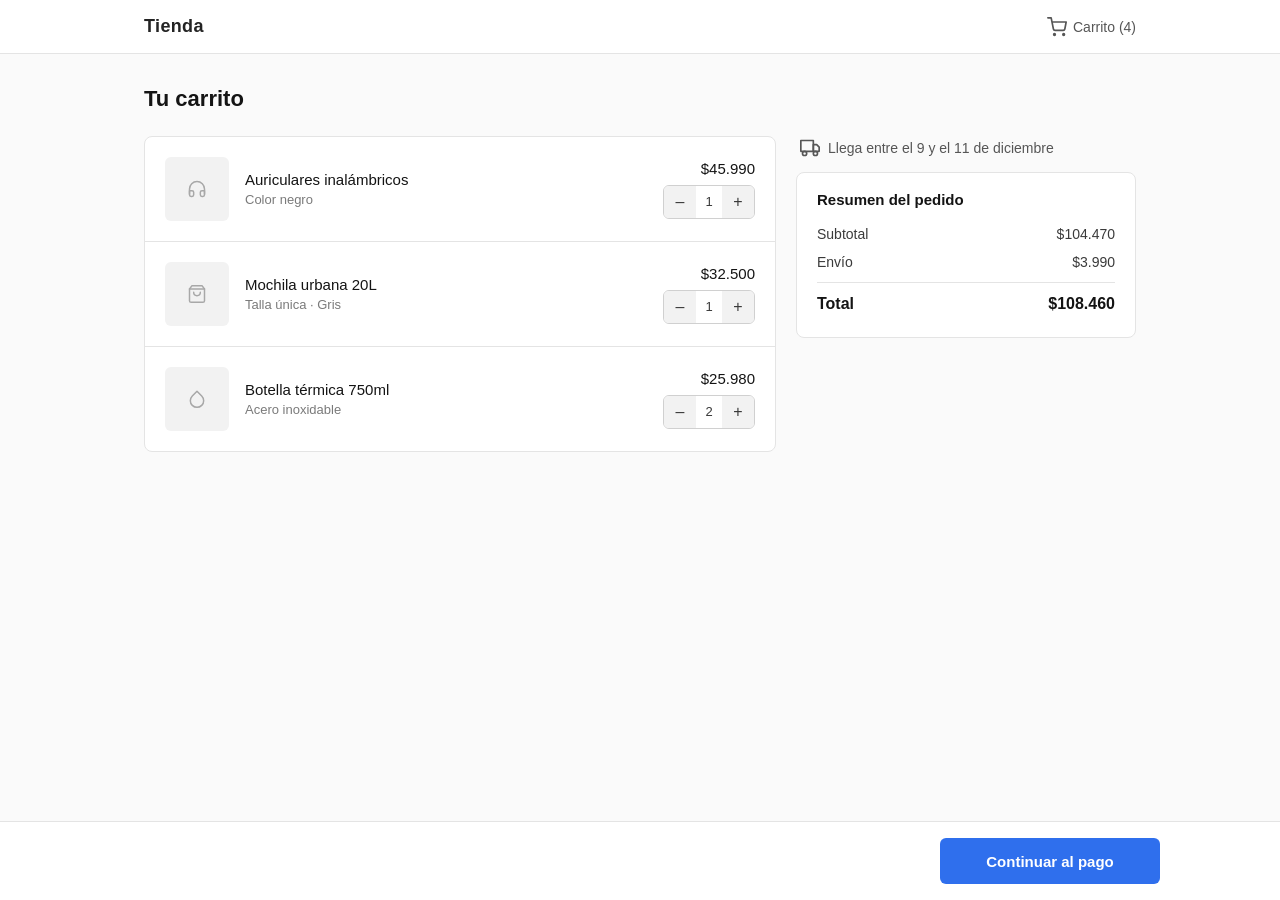
==== index.html @ b4aefd03 "Simplify payment methods and default to a saved card Drop the bank transfer option, leaving card and" ====
<!DOCTYPE html>
<html lang="es">
<head>
<meta charset="UTF-8">
<meta name="viewport" content="width=device-width, initial-scale=1.0">
<title>Tienda</title>
<link rel="stylesheet" href="styles.css">
</head>
<body>

<header class="topbar">
  <div class="topbar-inner">
    <span class="logo">Tienda</span>
    <span class="cart-indicator">
      <svg class="icon" viewBox="0 0 24 24" fill="none" stroke="currentColor" stroke-width="2" stroke-linecap="round" stroke-linejoin="round"><circle cx="9" cy="21" r="1"></circle><circle cx="20" cy="21" r="1"></circle><path d="M1 1h4l2.68 13.39a2 2 0 0 0 2 1.61h9.72a2 2 0 0 0 2-1.61L23 6H6"></path></svg>
      <span id="cartIndicator">Carrito (3)</span>
    </span>
  </div>
</header>

<main id="app">

  <!-- PANTALLA 1: CARRITO -->
  <section class="screen" id="screen-cart" data-screen="cart">
    <div class="page">
      <h1 class="page-title">Tu carrito</h1>

      <div class="layout">
        <div class="col-main">
          <ul class="product-list" id="productList"></ul>
        </div>

        <aside class="col-side">
          <div class="delivery-line">
            <svg class="icon" viewBox="0 0 24 24" fill="none" stroke="currentColor" stroke-width="2" stroke-linecap="round" stroke-linejoin="round"><rect x="1" y="3" width="15" height="13"></rect><polygon points="16 8 20 8 23 11 23 16 16 16 16 8"></polygon><circle cx="5.5" cy="18.5" r="2.5"></circle><circle cx="18.5" cy="18.5" r="2.5"></circle></svg>
            <span id="deliveryLine"></span>
          </div>

          <div class="summary-box">
            <h2 class="summary-title">Resumen del pedido</h2>
            <div class="summary-row">
              <span>Subtotal</span>
              <span id="subtotalValue">$0</span>
            </div>
            <div class="summary-row">
              <span>Envío</span>
              <span id="shippingValue">$0</span>
            </div>
            <div class="summary-row summary-total">
              <span>Total</span>
              <span id="totalValue">$0</span>
            </div>
          </div>
        </aside>
      </div>
    </div>

    <div class="bottom-bar">
      <div class="bottom-bar-inner">
        <button class="btn btn-primary btn-block" id="btnGoCheckout">Continuar al pago</button>
      </div>
    </div>
  </section>

  <!-- PANTALLA 2: CHECKOUT (por etapas) -->
  <section class="screen hidden" id="screen-checkout" data-screen="checkout">
    <div class="page">
      <h1 class="page-title">Pago</h1>

      <ol class="progress-bar" id="progressBar">
        <li class="progress-step" data-step="1">
          <span class="progress-dot">1</span>
          <span class="progress-label">Entrega</span>
        </li>
        <li class="progress-step" data-step="2">
          <span class="progress-dot">2</span>
          <span class="progress-label">Pago</span>
        </li>
        <li class="progress-step" data-step="3">
          <span class="progress-dot">3</span>
          <span class="progress-label">Revisión</span>
        </li>
      </ol>

      <div class="layout">
        <div class="col-main">

          <!-- Etapa 1: Forma de entrega -->
          <div class="checkout-step" id="step-entrega">
            <div class="form-block">
              <h2 class="form-heading">
                <svg class="icon" viewBox="0 0 24 24" fill="none" stroke="currentColor" stroke-width="2" stroke-linecap="round" stroke-linejoin="round"><rect x="1" y="3" width="15" height="13"></rect><polygon points="16 8 20 8 23 11 23 16 16 16 16 8"></polygon><circle cx="5.5" cy="18.5" r="2.5"></circle><circle cx="18.5" cy="18.5" r="2.5"></circle></svg>
                Forma de entrega
              </h2>
              <div class="option-list" id="deliveryOptions">
                <label class="option-card" id="optionEnvio">
                  <input type="radio" name="deliveryMethod" value="envio" id="methodEnvio" checked>
                  <span class="option-radio-dot"></span>
                  <span class="option-body">
                    <span class="option-title">Envío a domicilio</span>
                    <span class="option-meta" id="metaEnvio"></span>
                  </span>
                  <span class="option-price" id="priceEnvio"></span>
                </label>
                <label class="option-card" id="optionRetiro">
                  <input type="radio" name="deliveryMethod" value="retiro" id="methodRetiro">
                  <span class="option-radio-dot"></span>
                  <span class="option-body">
                    <span class="option-title">Retiro en punto de despacho</span>
                    <span class="option-meta" id="metaRetiro"></span>
                  </span>
                  <span class="option-price">Gratis</span>
                </label>
              </div>
            </div>

            <div class="form-block" id="envioAddressBlock">
              <h2 class="form-heading">
                <svg class="icon" viewBox="0 0 24 24" fill="none" stroke="currentColor" stroke-width="2" stroke-linecap="round" stroke-linejoin="round"><path d="M21 10c0 7-9 13-9 13s-9-6-9-13a9 9 0 0 1 18 0z"></path><circle cx="12" cy="10" r="3"></circle></svg>
                Dirección de envío
              </h2>
              <div class="field">
                <label for="address">Dirección</label>
                <input type="text" id="address" placeholder="Calle, número, depto.">
              </div>
              <div class="field-row">
                <div class="field">
                  <label for="city">Ciudad</label>
                  <input type="text" id="city" placeholder="Ciudad">
                </div>
                <div class="field">
                  <label for="zip">Código postal</label>
                  <input type="text" id="zip" placeholder="0000000">
                </div>
              </div>
            </div>

            <div class="form-block hidden" id="retiroPointBlock">
              <h2 class="form-heading">
                <svg class="icon" viewBox="0 0 24 24" fill="none" stroke="currentColor" stroke-width="2" stroke-linecap="round" stroke-linejoin="round"><path d="M21 10c0 7-9 13-9 13s-9-6-9-13a9 9 0 0 1 18 0z"></path><circle cx="12" cy="10" r="3"></circle></svg>
                Punto de retiro
              </h2>
              <div class="option-list" id="pickupList"></div>
            </div>

            <div class="form-block">
              <h2 class="form-heading">
                <svg class="icon" viewBox="0 0 24 24" fill="none" stroke="currentColor" stroke-width="2" stroke-linecap="round" stroke-linejoin="round"><circle cx="12" cy="7" r="4"></circle><path d="M20 21v-2a4 4 0 0 0-4-4H8a4 4 0 0 0-4 4v2"></path></svg>
                Datos de contacto
              </h2>
              <div class="field">
                <label for="fullName">Nombre completo</label>
                <input type="text" id="fullName" placeholder="Nombre y apellido">
              </div>
              <div class="field">
                <label for="phone">Teléfono</label>
                <input type="tel" id="phone" placeholder="+56 9 0000 0000">
              </div>
            </div>
          </div>

          <!-- Etapa 2: Pago -->
          <div class="checkout-step hidden" id="step-pago">
            <div class="form-block">
              <h2 class="form-heading">
                <svg class="icon" viewBox="0 0 24 24" fill="none" stroke="currentColor" stroke-width="2" stroke-linecap="round" stroke-linejoin="round"><rect x="1" y="4" width="22" height="16" rx="2" ry="2"></rect><line x1="1" y1="10" x2="23" y2="10"></line></svg>
                Medio de pago
              </h2>
              <div class="option-list" id="paymentOptions">
                <label class="option-card" id="optionTarjeta">
                  <input type="radio" name="paymentMethod" value="tarjeta" id="methodTarjeta" checked>
                  <span class="option-radio-dot"></span>
                  <span class="option-body">
                    <span class="option-title">Tarjeta de crédito o débito</span>
                    <span class="option-meta">Visa, Mastercard u otra</span>
                  </span>
                </label>
                <label class="option-card" id="optionEfectivo">
                  <input type="radio" name="paymentMethod" value="efectivo" id="methodEfectivo">
                  <span class="option-radio-dot"></span>
                  <span class="option-body">
                    <span class="option-title">Efectivo</span>
                    <span class="option-meta">Pagás al recibir o retirar tu pedido</span>
                  </span>
                </label>
              </div>
            </div>

            <div class="form-block" id="cardFieldsBlock">
              <h2 class="form-heading">Datos de la tarjeta</h2>

              <div id="savedCardView">
                <div class="option-card is-selected">
                  <span class="option-radio-dot"></span>
                  <span class="option-body">
                    <span class="option-title" id="savedCardTitle">Visa •••• 4242</span>
                    <span class="option-meta" id="savedCardMeta">Nicole Matus · Vence 08/29</span>
                  </span>
                </div>
                <button type="button" class="text-link" id="btnChangeCard">Usar otra tarjeta</button>
              </div>

              <div class="hidden" id="cardFormView">
                <div class="field">
                  <label for="cardName">Nombre en la tarjeta</label>
                  <input type="text" id="cardName" placeholder="Como aparece en la tarjeta">
                </div>
                <div class="field">
                  <label for="cardNumber">Número de tarjeta</label>
                  <input type="text" id="cardNumber" placeholder="0000 0000 0000 0000">
                </div>
                <div class="field-row">
                  <div class="field">
                    <label for="cardExpiry">Vencimiento</label>
                    <input type="text" id="cardExpiry" placeholder="MM/AA">
                  </div>
                  <div class="field">
                    <label for="cardCvv">CVV</label>
                    <input type="text" id="cardCvv" placeholder="000">
                  </div>
                </div>
                <button type="button" class="text-link" id="btnUseSavedCard">Usar tarjeta guardada</button>
              </div>
            </div>
          </div>

          <!-- Etapa 3: Revisión -->
          <div class="checkout-step hidden" id="step-revision">
            <div class="form-block">
              <h2 class="form-heading">
                <svg class="icon" viewBox="0 0 24 24" fill="none" stroke="currentColor" stroke-width="2" stroke-linecap="round" stroke-linejoin="round"><path d="M21 10c0 7-9 13-9 13s-9-6-9-13a9 9 0 0 1 18 0z"></path><circle cx="12" cy="10" r="3"></circle></svg>
                <span id="reviewDeliveryHeading">Dirección de envío</span>
              </h2>
              <div class="summary-row">
                <span>Nombre</span>
                <span id="reviewName">—</span>
              </div>
              <div class="summary-row">
                <span id="reviewAddressLabel">Dirección</span>
                <span id="reviewAddress">—</span>
              </div>
              <div class="summary-row">
                <span>Teléfono</span>
                <span id="reviewPhone">—</span>
              </div>
            </div>

            <div class="form-block">
              <h2 class="form-heading">
                <svg class="icon" viewBox="0 0 24 24" fill="none" stroke="currentColor" stroke-width="2" stroke-linecap="round" stroke-linejoin="round"><rect x="1" y="4" width="22" height="16" rx="2" ry="2"></rect><line x1="1" y1="10" x2="23" y2="10"></line></svg>
                Medio de pago
              </h2>
              <div class="summary-row">
                <span id="reviewCardLabel">Tarjeta</span>
                <span id="reviewCard">—</span>
              </div>
            </div>
          </div>

        </div>

        <aside class="col-side">
          <div class="summary-box">
            <h2 class="summary-title">Resumen del pedido</h2>
            <div class="summary-row">
              <span>Subtotal</span>
              <span id="subtotalValue2">$0</span>
            </div>
            <div class="summary-row">
              <span>Envío</span>
              <span id="shippingValue2">$0</span>
            </div>
            <div class="summary-row summary-total">
              <span>Total</span>
              <span id="totalValue2">$0</span>
            </div>
          </div>
        </aside>
      </div>
    </div>

    <div class="bottom-bar">
      <div class="bottom-bar-inner bottom-bar-split">
        <button class="btn btn-link" id="btnStepBack">
          <svg class="icon icon-sm" viewBox="0 0 24 24" fill="none" stroke="currentColor" stroke-width="2" stroke-linecap="round" stroke-linejoin="round"><line x1="19" y1="12" x2="5" y2="12"></line><polyline points="12 19 5 12 12 5"></polyline></svg>
          <span id="btnStepBackLabel">Volver al carrito</span>
        </button>
        <button class="btn btn-primary" id="btnStepPrimary">Continuar</button>
      </div>
    </div>
  </section>

  <!-- PANTALLA 3: CONFIRMACIÓN -->
  <section class="screen hidden" id="screen-confirmation" data-screen="confirmation">
    <div class="page page-narrow">
      <div class="confirm-box">
        <svg class="icon icon-lg confirm-icon" viewBox="0 0 24 24" fill="none" stroke="currentColor" stroke-width="2" stroke-linecap="round" stroke-linejoin="round"><path d="M22 11.08V12a10 10 0 1 1-5.93-9.14"></path><polyline points="22 4 12 14.01 9 11.01"></polyline></svg>
        <h1 class="page-title">Compra confirmada</h1>
        <p class="confirm-order-number" id="orderNumber"></p>

        <div class="confirm-detail">
          <div class="summary-row">
            <span>Total pagado</span>
            <span id="totalValue3">$0</span>
          </div>
          <div class="summary-row">
            <span>Entrega estimada</span>
            <span id="deliveryValue3"></span>
          </div>
          <div class="summary-row">
            <span id="addressLabel3">Dirección</span>
            <span id="addressValue3"></span>
          </div>
          <div class="summary-row">
            <span>Medio de pago</span>
            <span id="paymentValue3"></span>
          </div>
        </div>
      </div>
    </div>

    <div class="bottom-bar">
      <div class="bottom-bar-inner">
        <button class="btn btn-primary btn-block" id="btnRestart">Volver al inicio</button>
      </div>
    </div>
  </section>

</main>

<!-- Panel de depuración oculto: Alt+Shift+L -->
<div class="debug-panel hidden" id="debugPanel">
  <div class="debug-header">
    <span>Debug log</span>
    <div>
      <button id="debugDownload">Descargar JSON</button>
      <button id="debugClose">Cerrar</button>
    </div>
  </div>
  <pre id="debugContent"></pre>
</div>

<script src="app.js"></script>
</body>
</html>
---- styles.css ----
* { box-sizing: border-box; }

:root {
  --gray-50: #fafafa;
  --gray-100: #f2f2f2;
  --gray-200: #e4e4e4;
  --gray-300: #d0d0d0;
  --gray-400: #a8a8a8;
  --gray-500: #7a7a7a;
  --gray-600: #565656;
  --gray-700: #3a3a3a;
  --gray-800: #232323;
  --gray-900: #141414;
  --accent: #2f6fed;
  --accent-dark: #1f4fc4;
}

html, body {
  margin: 0;
  padding: 0;
  font-family: -apple-system, BlinkMacSystemFont, "Segoe UI", Helvetica, Arial, sans-serif;
  color: var(--gray-800);
  background: var(--gray-50);
}

.hidden { display: none !important; }

/* ---------------------------------------------------------------------
   Base = mobile. Reglas de escritorio viven en el media query al final.
--------------------------------------------------------------------- */

/* Iconos */
.icon {
  width: 18px;
  height: 18px;
  flex-shrink: 0;
  vertical-align: middle;
}
.icon-sm { width: 15px; height: 15px; }
.icon-md { width: 24px; height: 24px; }
.icon-lg { width: 40px; height: 40px; }

.topbar {
  background: #fff;
  border-bottom: 1px solid var(--gray-200);
  position: sticky;
  top: 0;
  z-index: 10;
}
.topbar-inner {
  max-width: 1040px;
  margin: 0 auto;
  padding: 14px 16px;
  display: flex;
  justify-content: space-between;
  align-items: center;
}
.logo {
  font-weight: 700;
  font-size: 17px;
  letter-spacing: 0.02em;
}
.cart-indicator {
  display: flex;
  align-items: center;
  gap: 6px;
  font-size: 13px;
  color: var(--gray-600);
}

.page {
  max-width: 1040px;
  margin: 0 auto;
  padding: 20px 16px 100px;
}
.page-narrow {
  max-width: 560px;
}

.page-title {
  font-size: 19px;
  font-weight: 600;
  margin: 0 0 18px;
  color: var(--gray-900);
}

.layout {
  display: grid;
  grid-template-columns: 1fr;
  gap: 20px;
}

/* Barra de acciones fija — al alcance del pulgar en cualquier pantalla */
.bottom-bar {
  position: fixed;
  left: 0;
  right: 0;
  bottom: 0;
  background: #fff;
  border-top: 1px solid var(--gray-200);
  padding: 12px 16px calc(12px + env(safe-area-inset-bottom));
  z-index: 20;
}
.bottom-bar-inner {
  max-width: 1040px;
  margin: 0 auto;
  display: flex;
  align-items: center;
  gap: 10px;
}
.bottom-bar-inner .btn-primary {
  flex: 1;
}
.bottom-bar-split .btn-link {
  flex: 0 0 auto;
  margin-top: 0;
  padding-left: 8px;
  padding-right: 8px;
}
.page-narrow + .bottom-bar .bottom-bar-inner {
  max-width: 560px;
}

/* Barra de progreso del checkout */
.progress-bar {
  display: flex;
  list-style: none;
  margin: 0 0 24px;
  padding: 0;
}
.progress-step {
  flex: 1;
  display: flex;
  flex-direction: column;
  align-items: center;
  text-align: center;
  position: relative;
}
.progress-step::before {
  content: '';
  position: absolute;
  top: 13px;
  left: -50%;
  width: 100%;
  height: 2px;
  background: var(--gray-200);
  z-index: 0;
}
.progress-step:first-child::before { display: none; }
.progress-step.is-done::before,
.progress-step.is-active::before {
  background: var(--accent);
}
.progress-dot {
  position: relative;
  z-index: 1;
  width: 26px;
  height: 26px;
  border-radius: 50%;
  display: flex;
  align-items: center;
  justify-content: center;
  font-size: 12px;
  font-weight: 600;
  background: var(--gray-200);
  color: var(--gray-600);
}
.progress-step.is-active .progress-dot {
  background: var(--accent);
  color: #fff;
}
.progress-step.is-done .progress-dot {
  background: var(--accent);
  color: #fff;
}
.progress-label {
  margin-top: 6px;
  font-size: 11px;
  color: var(--gray-500);
}
.progress-step.is-active .progress-label {
  color: var(--gray-900);
  font-weight: 600;
}

/* Tarjetas seleccionables: forma de entrega, punto de retiro */
.option-list {
  display: flex;
  flex-direction: column;
  gap: 10px;
}
.option-card {
  position: relative;
  display: flex;
  align-items: flex-start;
  gap: 12px;
  padding: 14px;
  border: 1px solid var(--gray-300);
  border-radius: 8px;
  cursor: pointer;
}
.option-card input[type="radio"] {
  position: absolute;
  opacity: 0;
  width: 1px;
  height: 1px;
}
.option-card.is-selected {
  border-color: var(--accent);
  background: #f5f8ff;
}
.option-radio-dot {
  flex-shrink: 0;
  width: 18px;
  height: 18px;
  margin-top: 1px;
  border-radius: 50%;
  border: 2px solid var(--gray-300);
  position: relative;
}
.option-card.is-selected .option-radio-dot {
  border-color: var(--accent);
}
.option-card.is-selected .option-radio-dot::after {
  content: '';
  position: absolute;
  inset: 3px;
  border-radius: 50%;
  background: var(--accent);
}
.option-body {
  flex: 1;
  min-width: 0;
  display: flex;
  flex-direction: column;
  gap: 3px;
}
.option-title {
  font-size: 14px;
  font-weight: 500;
  color: var(--gray-900);
}
.option-meta {
  font-size: 12px;
  color: var(--gray-500);
}
.option-price {
  flex-shrink: 0;
  font-size: 13px;
  font-weight: 600;
  color: var(--gray-900);
  white-space: nowrap;
}

/* Enlace de texto secundario (ej. "Usar otra tarjeta") */
.text-link {
  display: inline-block;
  margin-top: 10px;
  padding: 4px 0;
  background: none;
  border: none;
  color: var(--accent);
  font-size: 13px;
  font-weight: 500;
  cursor: pointer;
}
.text-link:hover {
  text-decoration: underline;
}

/* Cart product list */
.product-list {
  list-style: none;
  margin: 0;
  padding: 0;
  background: #fff;
  border: 1px solid var(--gray-200);
  border-radius: 8px;
  overflow: hidden;
}
.product-item {
  display: flex;
  gap: 12px;
  padding: 14px;
  border-bottom: 1px solid var(--gray-200);
}
.product-item:last-child { border-bottom: none; }

.product-thumb {
  width: 48px;
  height: 48px;
  background: var(--gray-100);
  border-radius: 6px;
  flex-shrink: 0;
  display: flex;
  align-items: center;
  justify-content: center;
  color: var(--gray-400);
}

.product-info {
  flex: 1;
  min-width: 0;
  display: flex;
  flex-direction: column;
  gap: 4px;
  justify-content: center;
}
.product-name {
  font-size: 14px;
  font-weight: 500;
  color: var(--gray-900);
}
.product-meta {
  font-size: 12px;
  color: var(--gray-500);
}

.product-price-col {
  display: flex;
  flex-direction: column;
  align-items: flex-end;
  justify-content: center;
  gap: 8px;
  min-width: 78px;
}
.product-price {
  font-size: 14px;
  font-weight: 500;
  color: var(--gray-900);
}

.qty-control {
  display: flex;
  align-items: center;
  border: 1px solid var(--gray-300);
  border-radius: 6px;
  overflow: hidden;
}
.qty-control button {
  width: 32px;
  height: 32px;
  border: none;
  background: var(--gray-100);
  color: var(--gray-700);
  cursor: pointer;
  font-size: 16px;
  line-height: 1;
}
.qty-control button:hover { background: var(--gray-200); }
.qty-control span {
  width: 26px;
  text-align: center;
  font-size: 13px;
  color: var(--gray-700);
}

/* Delivery line — separado a propósito del resumen de precio */
.delivery-line {
  display: flex;
  align-items: center;
  gap: 8px;
  font-size: 13px;
  color: var(--gray-600);
  padding: 2px 4px 14px;
}

/* Summary box */
.summary-box {
  background: #fff;
  border: 1px solid var(--gray-200);
  border-radius: 8px;
  padding: 16px;
  margin-bottom: 14px;
}
.summary-title {
  font-size: 14px;
  font-weight: 600;
  margin: 0 0 12px;
  color: var(--gray-900);
}
.summary-row {
  display: flex;
  justify-content: space-between;
  font-size: 13px;
  color: var(--gray-700);
  padding: 6px 0;
}
.summary-total {
  border-top: 1px solid var(--gray-200);
  margin-top: 6px;
  padding-top: 12px;
  font-size: 15px;
  font-weight: 600;
  color: var(--gray-900);
}

/* Buttons */
.btn {
  display: inline-flex;
  align-items: center;
  justify-content: center;
  gap: 8px;
  font-size: 15px;
  font-weight: 600;
  border-radius: 6px;
  border: none;
  cursor: pointer;
  padding: 13px 20px;
  min-height: 46px;
}
.btn-block { width: 100%; }
.btn-primary {
  background: var(--accent);
  color: #fff;
}
.btn-primary:hover { background: var(--accent-dark); }
.btn-link {
  background: none;
  color: var(--gray-600);
  font-weight: 500;
  margin-top: 4px;
}
.btn-link:hover { color: var(--gray-800); text-decoration: underline; }

/* Checkout form */
.form-block {
  background: #fff;
  border: 1px solid var(--gray-200);
  border-radius: 8px;
  padding: 16px;
  margin-bottom: 16px;
}
.form-heading {
  display: flex;
  align-items: center;
  gap: 8px;
  font-size: 14px;
  font-weight: 600;
  margin: 0 0 14px;
  color: var(--gray-900);
}
.form-heading .icon { color: var(--gray-400); }
.field {
  margin-bottom: 14px;
}
.field label {
  display: block;
  font-size: 13px;
  color: var(--gray-600);
  margin-bottom: 6px;
}
.field input {
  width: 100%;
  padding: 12px;
  font-size: 16px;
  border: 1px solid var(--gray-300);
  border-radius: 6px;
  background: var(--gray-50);
  color: var(--gray-900);
}
.field input:focus {
  outline: none;
  border-color: var(--accent);
  background: #fff;
}
.field-row {
  display: grid;
  grid-template-columns: 1fr 1fr;
  gap: 12px;
}

/* Confirmation */
.confirm-box {
  background: #fff;
  border: 1px solid var(--gray-200);
  border-radius: 8px;
  padding: 24px 20px;
  text-align: left;
  margin-top: 16px;
}
.confirm-icon {
  color: var(--accent);
  margin-bottom: 12px;
}
.confirm-order-number {
  font-size: 13px;
  color: var(--gray-500);
  margin: -10px 0 20px;
}
.confirm-detail {
  border-top: 1px solid var(--gray-200);
  border-bottom: 1px solid var(--gray-200);
  padding: 8px 0;
  margin-bottom: 20px;
}

/* Debug panel (oculto por defecto, se activa con Alt+Shift+L) */
.debug-panel {
  position: fixed;
  inset: 0;
  background: #111;
  color: #d6ffd6;
  font-family: "SF Mono", Menlo, monospace;
  font-size: 11px;
  z-index: 9999;
  display: flex;
  flex-direction: column;
}
.debug-header {
  display: flex;
  justify-content: space-between;
  align-items: center;
  padding: 10px 14px;
  background: #000;
  color: #fff;
  font-family: -apple-system, sans-serif;
  font-size: 12px;
}
.debug-header button {
  background: #333;
  color: #fff;
  border: none;
  border-radius: 4px;
  padding: 6px 10px;
  margin-left: 6px;
  font-size: 11px;
  cursor: pointer;
}
#debugContent {
  margin: 0;
  padding: 12px 14px;
  overflow: auto;
  white-space: pre-wrap;
  word-break: break-word;
  flex: 1;
}

/* ---------------------------------------------------------------------
   Escritorio / tablet en adelante
--------------------------------------------------------------------- */
@media (min-width: 700px) {
  .icon { width: 20px; height: 20px; }
  .icon-lg { width: 48px; height: 48px; }

  .topbar-inner { padding: 16px 24px; }
  .logo { font-size: 18px; }
  .cart-indicator { font-size: 14px; }

  .page { padding: 32px 24px 110px; }
  .page-title { font-size: 22px; margin-bottom: 24px; }

  .bottom-bar { padding: 16px 24px calc(16px + env(safe-area-inset-bottom)); }
  .bottom-bar-inner { justify-content: flex-end; }
  .bottom-bar-inner .btn-primary { flex: 0 0 auto; min-width: 220px; width: auto; }

  .progress-bar { max-width: 420px; margin-bottom: 32px; }
  .progress-dot { width: 30px; height: 30px; font-size: 13px; }
  .progress-label { font-size: 12px; }

  .layout {
    grid-template-columns: 1fr 340px;
    align-items: start;
  }

  .product-item { padding: 20px; gap: 16px; }
  .product-thumb { width: 64px; height: 64px; }
  .product-name { font-size: 15px; }
  .product-meta { font-size: 13px; }
  .product-price { font-size: 15px; }
  .product-price-col { min-width: 90px; }

  .delivery-line { font-size: 14px; }

  .summary-box { padding: 18px 20px; }
  .summary-title { font-size: 15px; }
  .summary-row { font-size: 14px; }
  .summary-total { font-size: 16px; }

  .form-block { padding: 20px; }
  .form-heading { font-size: 15px; }

  .confirm-box { padding: 32px; }

  .debug-panel {
    inset: auto 0 0 auto;
    bottom: 0;
    right: 0;
    width: 420px;
    max-height: 60vh;
    border-top-left-radius: 8px;
    box-shadow: 0 0 0 1px #333;
  }
}
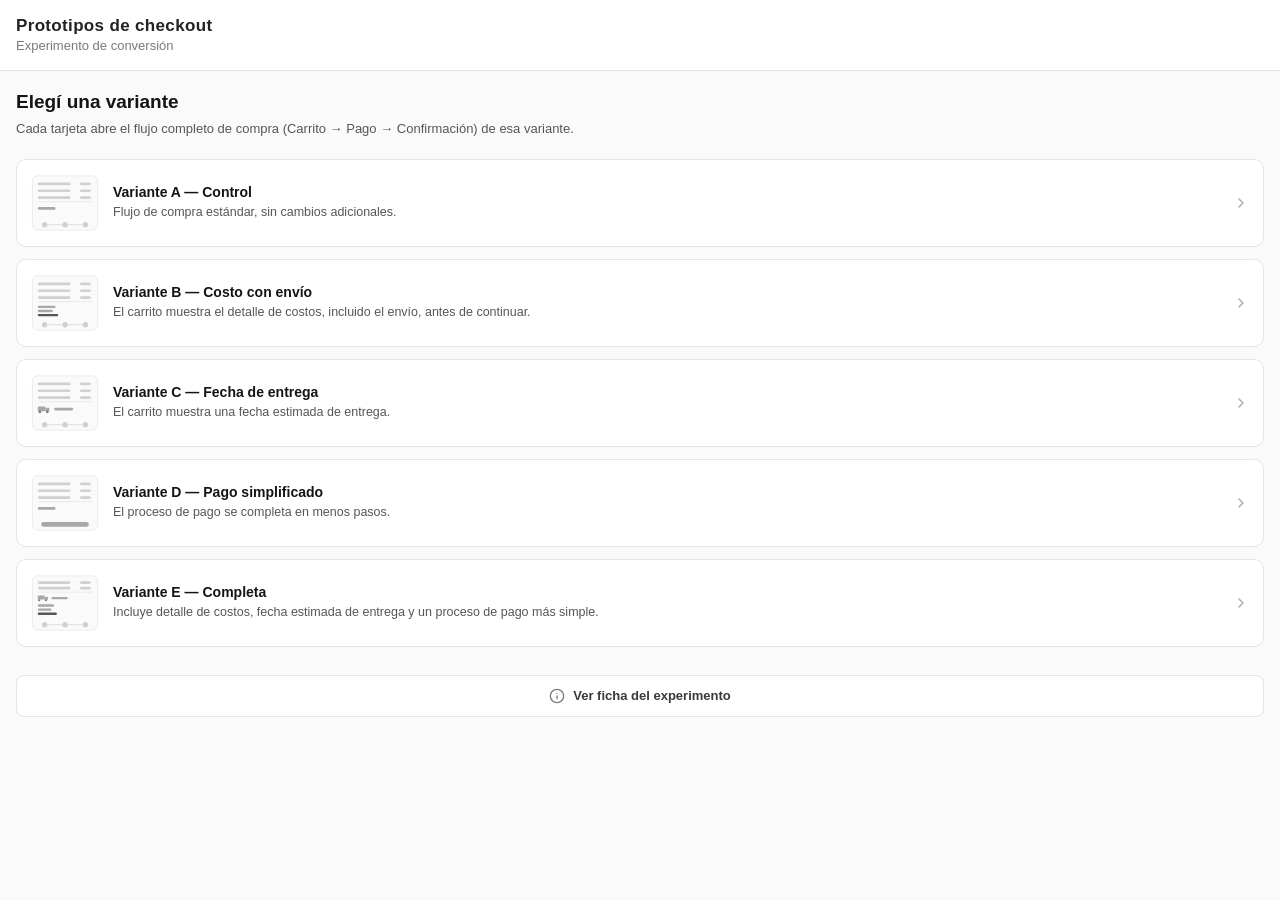
==== commit 312053e8: "Restructure into a hub + 5 isolated A/B/C/D/E variants Adds a mobile-only landing hub (root index.ht" ====
--- a/index.html
+++ b/index.html
@@ -3,342 +3,177 @@
 <head>
 <meta charset="UTF-8">
 <meta name="viewport" content="width=device-width, initial-scale=1.0">
-<title>Tienda</title>
+<title>Prototipos de checkout — Experimento</title>
 <link rel="stylesheet" href="styles.css">
 </head>
 <body>
 
 <header class="topbar">
   <div class="topbar-inner">
-    <span class="logo">Tienda</span>
-    <span class="cart-indicator">
-      <svg class="icon" viewBox="0 0 24 24" fill="none" stroke="currentColor" stroke-width="2" stroke-linecap="round" stroke-linejoin="round"><circle cx="9" cy="21" r="1"></circle><circle cx="20" cy="21" r="1"></circle><path d="M1 1h4l2.68 13.39a2 2 0 0 0 2 1.61h9.72a2 2 0 0 0 2-1.61L23 6H6"></path></svg>
-      <span id="cartIndicator">Carrito (3)</span>
-    </span>
+    <span class="logo">Prototipos de checkout</span>
+    <span class="hub-subtitle">Experimento de conversión</span>
   </div>
 </header>
 
-<main id="app">
+<main class="page">
 
-  <!-- PANTALLA 1: CARRITO -->
-  <section class="screen" id="screen-cart" data-screen="cart">
-    <div class="page">
-      <h1 class="page-title">Tu carrito</h1>
+  <h1 class="page-title">Elegí una variante</h1>
+  <p class="page-intro">Cada tarjeta abre el flujo completo de compra (Carrito → Pago → Confirmación) de esa variante.</p>
 
-      <div class="layout">
-        <div class="col-main">
-          <ul class="product-list" id="productList"></ul>
-        </div>
+  <div class="variant-list">
 
-        <aside class="col-side">
-          <div class="delivery-line">
-            <svg class="icon" viewBox="0 0 24 24" fill="none" stroke="currentColor" stroke-width="2" stroke-linecap="round" stroke-linejoin="round"><rect x="1" y="3" width="15" height="13"></rect><polygon points="16 8 20 8 23 11 23 16 16 16 16 8"></polygon><circle cx="5.5" cy="18.5" r="2.5"></circle><circle cx="18.5" cy="18.5" r="2.5"></circle></svg>
-            <span id="deliveryLine"></span>
-          </div>
+    <a class="variant-card" href="variante-a-control/index.html">
+      <svg class="variant-mockup" viewBox="0 0 100 84" xmlns="http://www.w3.org/2000/svg">
+        <rect x="2" y="2" width="96" height="80" rx="8" fill="var(--gray-50)" stroke="var(--gray-200)"/>
+        <rect x="10" y="12" width="48" height="4" rx="2" fill="var(--gray-300)"/>
+        <rect x="72" y="12" width="16" height="4" rx="2" fill="var(--gray-300)"/>
+        <rect x="10" y="22" width="48" height="4" rx="2" fill="var(--gray-300)"/>
+        <rect x="72" y="22" width="16" height="4" rx="2" fill="var(--gray-300)"/>
+        <rect x="10" y="32" width="48" height="4" rx="2" fill="var(--gray-300)"/>
+        <rect x="72" y="32" width="16" height="4" rx="2" fill="var(--gray-300)"/>
+        <line x1="10" y1="40" x2="90" y2="40" stroke="var(--gray-200)"/>
+        <rect x="10" y="48" width="26" height="4" rx="2" fill="var(--gray-400)"/>
+        <circle cx="20" cy="74" r="4" fill="var(--gray-300)"/>
+        <line x1="24" y1="74" x2="46" y2="74" stroke="var(--gray-300)"/>
+        <circle cx="50" cy="74" r="4" fill="var(--gray-300)"/>
+        <line x1="54" y1="74" x2="76" y2="74" stroke="var(--gray-300)"/>
+        <circle cx="80" cy="74" r="4" fill="var(--gray-300)"/>
+      </svg>
+      <div class="variant-body">
+        <div class="variant-name">Variante A — Control</div>
+        <div class="variant-desc">Flujo de compra estándar, sin cambios adicionales.</div>
+      </div>
+      <svg class="icon variant-chevron" viewBox="0 0 24 24" fill="none" stroke="currentColor" stroke-width="2" stroke-linecap="round" stroke-linejoin="round"><polyline points="9 18 15 12 9 6"></polyline></svg>
+    </a>
 
-          <div class="summary-box">
-            <h2 class="summary-title">Resumen del pedido</h2>
-            <div class="summary-row">
-              <span>Subtotal</span>
-              <span id="subtotalValue">$0</span>
-            </div>
-            <div class="summary-row">
-              <span>Envío</span>
-              <span id="shippingValue">$0</span>
-            </div>
-            <div class="summary-row summary-total">
-              <span>Total</span>
-              <span id="totalValue">$0</span>
-            </div>
-          </div>
-        </aside>
+    <a class="variant-card" href="variante-b-costo-envio/index.html">
+      <svg class="variant-mockup" viewBox="0 0 100 84" xmlns="http://www.w3.org/2000/svg">
+        <rect x="2" y="2" width="96" height="80" rx="8" fill="var(--gray-50)" stroke="var(--gray-200)"/>
+        <rect x="10" y="12" width="48" height="4" rx="2" fill="var(--gray-300)"/>
+        <rect x="72" y="12" width="16" height="4" rx="2" fill="var(--gray-300)"/>
+        <rect x="10" y="22" width="48" height="4" rx="2" fill="var(--gray-300)"/>
+        <rect x="72" y="22" width="16" height="4" rx="2" fill="var(--gray-300)"/>
+        <rect x="10" y="32" width="48" height="4" rx="2" fill="var(--gray-300)"/>
+        <rect x="72" y="32" width="16" height="4" rx="2" fill="var(--gray-300)"/>
+        <line x1="10" y1="40" x2="90" y2="40" stroke="var(--gray-200)"/>
+        <rect x="10" y="46" width="26" height="3.5" rx="1.5" fill="var(--gray-400)"/>
+        <rect x="10" y="52" width="22" height="3.5" rx="1.5" fill="var(--gray-400)"/>
+        <rect x="10" y="58" width="30" height="3.5" rx="1.5" fill="var(--gray-600)"/>
+        <circle cx="20" cy="74" r="4" fill="var(--gray-300)"/>
+        <line x1="24" y1="74" x2="46" y2="74" stroke="var(--gray-300)"/>
+        <circle cx="50" cy="74" r="4" fill="var(--gray-300)"/>
+        <line x1="54" y1="74" x2="76" y2="74" stroke="var(--gray-300)"/>
+        <circle cx="80" cy="74" r="4" fill="var(--gray-300)"/>
+      </svg>
+      <div class="variant-body">
+        <div class="variant-name">Variante B — Costo con envío</div>
+        <div class="variant-desc">El carrito muestra el detalle de costos, incluido el envío, antes de continuar.</div>
       </div>
-    </div>
+      <svg class="icon variant-chevron" viewBox="0 0 24 24" fill="none" stroke="currentColor" stroke-width="2" stroke-linecap="round" stroke-linejoin="round"><polyline points="9 18 15 12 9 6"></polyline></svg>
+    </a>
 
-    <div class="bottom-bar">
-      <div class="bottom-bar-inner">
-        <button class="btn btn-primary btn-block" id="btnGoCheckout">Continuar al pago</button>
+    <a class="variant-card" href="variante-c-fecha-entrega/index.html">
+      <svg class="variant-mockup" viewBox="0 0 100 84" xmlns="http://www.w3.org/2000/svg">
+        <rect x="2" y="2" width="96" height="80" rx="8" fill="var(--gray-50)" stroke="var(--gray-200)"/>
+        <rect x="10" y="12" width="48" height="4" rx="2" fill="var(--gray-300)"/>
+        <rect x="72" y="12" width="16" height="4" rx="2" fill="var(--gray-300)"/>
+        <rect x="10" y="22" width="48" height="4" rx="2" fill="var(--gray-300)"/>
+        <rect x="72" y="22" width="16" height="4" rx="2" fill="var(--gray-300)"/>
+        <rect x="10" y="32" width="48" height="4" rx="2" fill="var(--gray-300)"/>
+        <rect x="72" y="32" width="16" height="4" rx="2" fill="var(--gray-300)"/>
+        <line x1="10" y1="40" x2="90" y2="40" stroke="var(--gray-200)"/>
+        <rect x="10" y="47" width="11" height="7" rx="1" fill="var(--gray-400)"/>
+        <rect x="21" y="49" width="6" height="5" fill="var(--gray-400)"/>
+        <circle cx="13" cy="55" r="2" fill="var(--gray-500)"/>
+        <circle cx="24" cy="55" r="2" fill="var(--gray-500)"/>
+        <rect x="34" y="49" width="28" height="4" rx="2" fill="var(--gray-400)"/>
+        <circle cx="20" cy="74" r="4" fill="var(--gray-300)"/>
+        <line x1="24" y1="74" x2="46" y2="74" stroke="var(--gray-300)"/>
+        <circle cx="50" cy="74" r="4" fill="var(--gray-300)"/>
+        <line x1="54" y1="74" x2="76" y2="74" stroke="var(--gray-300)"/>
+        <circle cx="80" cy="74" r="4" fill="var(--gray-300)"/>
+      </svg>
+      <div class="variant-body">
+        <div class="variant-name">Variante C — Fecha de entrega</div>
+        <div class="variant-desc">El carrito muestra una fecha estimada de entrega.</div>
       </div>
-    </div>
-  </section>
+      <svg class="icon variant-chevron" viewBox="0 0 24 24" fill="none" stroke="currentColor" stroke-width="2" stroke-linecap="round" stroke-linejoin="round"><polyline points="9 18 15 12 9 6"></polyline></svg>
+    </a>
 
-  <!-- PANTALLA 2: CHECKOUT (por etapas) -->
-  <section class="screen hidden" id="screen-checkout" data-screen="checkout">
-    <div class="page">
-      <h1 class="page-title">Pago</h1>
+    <a class="variant-card" href="variante-d-checkout-simple/index.html">
+      <svg class="variant-mockup" viewBox="0 0 100 84" xmlns="http://www.w3.org/2000/svg">
+        <rect x="2" y="2" width="96" height="80" rx="8" fill="var(--gray-50)" stroke="var(--gray-200)"/>
+        <rect x="10" y="12" width="48" height="4" rx="2" fill="var(--gray-300)"/>
+        <rect x="72" y="12" width="16" height="4" rx="2" fill="var(--gray-300)"/>
+        <rect x="10" y="22" width="48" height="4" rx="2" fill="var(--gray-300)"/>
+        <rect x="72" y="22" width="16" height="4" rx="2" fill="var(--gray-300)"/>
+        <rect x="10" y="32" width="48" height="4" rx="2" fill="var(--gray-300)"/>
+        <rect x="72" y="32" width="16" height="4" rx="2" fill="var(--gray-300)"/>
+        <line x1="10" y1="40" x2="90" y2="40" stroke="var(--gray-200)"/>
+        <rect x="10" y="48" width="26" height="4" rx="2" fill="var(--gray-400)"/>
+        <rect x="15" y="70" width="70" height="7" rx="3.5" fill="var(--gray-400)"/>
+      </svg>
+      <div class="variant-body">
+        <div class="variant-name">Variante D — Pago simplificado</div>
+        <div class="variant-desc">El proceso de pago se completa en menos pasos.</div>
+      </div>
+      <svg class="icon variant-chevron" viewBox="0 0 24 24" fill="none" stroke="currentColor" stroke-width="2" stroke-linecap="round" stroke-linejoin="round"><polyline points="9 18 15 12 9 6"></polyline></svg>
+    </a>
 
-      <ol class="progress-bar" id="progressBar">
-        <li class="progress-step" data-step="1">
-          <span class="progress-dot">1</span>
-          <span class="progress-label">Entrega</span>
-        </li>
-        <li class="progress-step" data-step="2">
-          <span class="progress-dot">2</span>
-          <span class="progress-label">Pago</span>
-        </li>
-        <li class="progress-step" data-step="3">
-          <span class="progress-dot">3</span>
-          <span class="progress-label">Revisión</span>
-        </li>
-      </ol>
+    <a class="variant-card" href="variante-e-completa/index.html">
+      <svg class="variant-mockup" viewBox="0 0 100 84" xmlns="http://www.w3.org/2000/svg">
+        <rect x="2" y="2" width="96" height="80" rx="8" fill="var(--gray-50)" stroke="var(--gray-200)"/>
+        <rect x="10" y="10" width="48" height="4" rx="2" fill="var(--gray-300)"/>
+        <rect x="72" y="10" width="16" height="4" rx="2" fill="var(--gray-300)"/>
+        <rect x="10" y="18" width="48" height="4" rx="2" fill="var(--gray-300)"/>
+        <rect x="72" y="18" width="16" height="4" rx="2" fill="var(--gray-300)"/>
+        <line x1="10" y1="26" x2="90" y2="26" stroke="var(--gray-200)"/>
+        <rect x="10" y="31" width="10" height="6" rx="1" fill="var(--gray-400)"/>
+        <rect x="20" y="33" width="5" height="4" fill="var(--gray-400)"/>
+        <circle cx="12" cy="38" r="1.6" fill="var(--gray-500)"/>
+        <circle cx="22" cy="38" r="1.6" fill="var(--gray-500)"/>
+        <rect x="30" y="33" width="24" height="3.5" rx="1.5" fill="var(--gray-400)"/>
+        <rect x="10" y="44" width="24" height="3.5" rx="1.5" fill="var(--gray-400)"/>
+        <rect x="10" y="50" width="20" height="3.5" rx="1.5" fill="var(--gray-400)"/>
+        <rect x="10" y="56" width="28" height="3.5" rx="1.5" fill="var(--gray-600)"/>
+        <circle cx="20" cy="74" r="4" fill="var(--gray-300)"/>
+        <line x1="24" y1="74" x2="46" y2="74" stroke="var(--gray-300)"/>
+        <circle cx="50" cy="74" r="4" fill="var(--gray-300)"/>
+        <line x1="54" y1="74" x2="76" y2="74" stroke="var(--gray-300)"/>
+        <circle cx="80" cy="74" r="4" fill="var(--gray-300)"/>
+      </svg>
+      <div class="variant-body">
+        <div class="variant-name">Variante E — Completa</div>
+        <div class="variant-desc">Incluye detalle de costos, fecha estimada de entrega y un proceso de pago más simple.</div>
+      </div>
+      <svg class="icon variant-chevron" viewBox="0 0 24 24" fill="none" stroke="currentColor" stroke-width="2" stroke-linecap="round" stroke-linejoin="round"><polyline points="9 18 15 12 9 6"></polyline></svg>
+    </a>
 
-      <div class="layout">
-        <div class="col-main">
+  </div>
 
-          <!-- Etapa 1: Forma de entrega -->
-          <div class="checkout-step" id="step-entrega">
-            <div class="form-block">
-              <h2 class="form-heading">
-                <svg class="icon" viewBox="0 0 24 24" fill="none" stroke="currentColor" stroke-width="2" stroke-linecap="round" stroke-linejoin="round"><rect x="1" y="3" width="15" height="13"></rect><polygon points="16 8 20 8 23 11 23 16 16 16 16 8"></polygon><circle cx="5.5" cy="18.5" r="2.5"></circle><circle cx="18.5" cy="18.5" r="2.5"></circle></svg>
-                Forma de entrega
-              </h2>
-              <div class="option-list" id="deliveryOptions">
-                <label class="option-card" id="optionEnvio">
-                  <input type="radio" name="deliveryMethod" value="envio" id="methodEnvio" checked>
-                  <span class="option-radio-dot"></span>
-                  <span class="option-body">
-                    <span class="option-title">Envío a domicilio</span>
-                    <span class="option-meta" id="metaEnvio"></span>
-                  </span>
-                  <span class="option-price" id="priceEnvio"></span>
-                </label>
-                <label class="option-card" id="optionRetiro">
-                  <input type="radio" name="deliveryMethod" value="retiro" id="methodRetiro">
-                  <span class="option-radio-dot"></span>
-                  <span class="option-body">
-                    <span class="option-title">Retiro en punto de despacho</span>
-                    <span class="option-meta" id="metaRetiro"></span>
-                  </span>
-                  <span class="option-price">Gratis</span>
-                </label>
-              </div>
-            </div>
+  <button class="factsheet-toggle" id="btnToggleFactsheet" aria-expanded="false">
+    <svg class="icon" viewBox="0 0 24 24" fill="none" stroke="currentColor" stroke-width="2" stroke-linecap="round" stroke-linejoin="round"><circle cx="12" cy="12" r="10"></circle><line x1="12" y1="16" x2="12" y2="12"></line><line x1="12" y1="8" x2="12.01" y2="8"></line></svg>
+    <span id="factsheetToggleLabel">Ver ficha del experimento</span>
+  </button>
 
-            <div class="form-block" id="envioAddressBlock">
-              <h2 class="form-heading">
-                <svg class="icon" viewBox="0 0 24 24" fill="none" stroke="currentColor" stroke-width="2" stroke-linecap="round" stroke-linejoin="round"><path d="M21 10c0 7-9 13-9 13s-9-6-9-13a9 9 0 0 1 18 0z"></path><circle cx="12" cy="10" r="3"></circle></svg>
-                Dirección de envío
-              </h2>
-              <div class="field">
-                <label for="address">Dirección</label>
-                <input type="text" id="address" placeholder="Calle, número, depto.">
-              </div>
-              <div class="field-row">
-                <div class="field">
-                  <label for="city">Ciudad</label>
-                  <input type="text" id="city" placeholder="Ciudad">
-                </div>
-                <div class="field">
-                  <label for="zip">Código postal</label>
-                  <input type="text" id="zip" placeholder="0000000">
-                </div>
-              </div>
-            </div>
-
-            <div class="form-block hidden" id="retiroPointBlock">
-              <h2 class="form-heading">
-                <svg class="icon" viewBox="0 0 24 24" fill="none" stroke="currentColor" stroke-width="2" stroke-linecap="round" stroke-linejoin="round"><path d="M21 10c0 7-9 13-9 13s-9-6-9-13a9 9 0 0 1 18 0z"></path><circle cx="12" cy="10" r="3"></circle></svg>
-                Punto de retiro
-              </h2>
-              <div class="option-list" id="pickupList"></div>
-            </div>
-
-            <div class="form-block">
-              <h2 class="form-heading">
-                <svg class="icon" viewBox="0 0 24 24" fill="none" stroke="currentColor" stroke-width="2" stroke-linecap="round" stroke-linejoin="round"><circle cx="12" cy="7" r="4"></circle><path d="M20 21v-2a4 4 0 0 0-4-4H8a4 4 0 0 0-4 4v2"></path></svg>
-                Datos de contacto
-              </h2>
-              <div class="field">
-                <label for="fullName">Nombre completo</label>
-                <input type="text" id="fullName" placeholder="Nombre y apellido">
-              </div>
-              <div class="field">
-                <label for="phone">Teléfono</label>
-                <input type="tel" id="phone" placeholder="+56 9 0000 0000">
-              </div>
-            </div>
-          </div>
-
-          <!-- Etapa 2: Pago -->
-          <div class="checkout-step hidden" id="step-pago">
-            <div class="form-block">
-              <h2 class="form-heading">
-                <svg class="icon" viewBox="0 0 24 24" fill="none" stroke="currentColor" stroke-width="2" stroke-linecap="round" stroke-linejoin="round"><rect x="1" y="4" width="22" height="16" rx="2" ry="2"></rect><line x1="1" y1="10" x2="23" y2="10"></line></svg>
-                Medio de pago
-              </h2>
-              <div class="option-list" id="paymentOptions">
-                <label class="option-card" id="optionTarjeta">
-                  <input type="radio" name="paymentMethod" value="tarjeta" id="methodTarjeta" checked>
-                  <span class="option-radio-dot"></span>
-                  <span class="option-body">
-                    <span class="option-title">Tarjeta de crédito o débito</span>
-                    <span class="option-meta">Visa, Mastercard u otra</span>
-                  </span>
-                </label>
-                <label class="option-card" id="optionEfectivo">
-                  <input type="radio" name="paymentMethod" value="efectivo" id="methodEfectivo">
-                  <span class="option-radio-dot"></span>
-                  <span class="option-body">
-                    <span class="option-title">Efectivo</span>
-                    <span class="option-meta">Pagás al recibir o retirar tu pedido</span>
-                  </span>
-                </label>
-              </div>
-            </div>
-
-            <div class="form-block" id="cardFieldsBlock">
-              <h2 class="form-heading">Datos de la tarjeta</h2>
-
-              <div id="savedCardView">
-                <div class="option-card is-selected">
-                  <span class="option-radio-dot"></span>
-                  <span class="option-body">
-                    <span class="option-title" id="savedCardTitle">Visa •••• 4242</span>
-                    <span class="option-meta" id="savedCardMeta">Nicole Matus · Vence 08/29</span>
-                  </span>
-                </div>
-                <button type="button" class="text-link" id="btnChangeCard">Usar otra tarjeta</button>
-              </div>
-
-              <div class="hidden" id="cardFormView">
-                <div class="field">
-                  <label for="cardName">Nombre en la tarjeta</label>
-                  <input type="text" id="cardName" placeholder="Como aparece en la tarjeta">
-                </div>
-                <div class="field">
-                  <label for="cardNumber">Número de tarjeta</label>
-                  <input type="text" id="cardNumber" placeholder="0000 0000 0000 0000">
-                </div>
-                <div class="field-row">
-                  <div class="field">
-                    <label for="cardExpiry">Vencimiento</label>
-                    <input type="text" id="cardExpiry" placeholder="MM/AA">
-                  </div>
-                  <div class="field">
-                    <label for="cardCvv">CVV</label>
-                    <input type="text" id="cardCvv" placeholder="000">
-                  </div>
-                </div>
-                <button type="button" class="text-link" id="btnUseSavedCard">Usar tarjeta guardada</button>
-              </div>
-            </div>
-          </div>
-
-          <!-- Etapa 3: Revisión -->
-          <div class="checkout-step hidden" id="step-revision">
-            <div class="form-block">
-              <h2 class="form-heading">
-                <svg class="icon" viewBox="0 0 24 24" fill="none" stroke="currentColor" stroke-width="2" stroke-linecap="round" stroke-linejoin="round"><path d="M21 10c0 7-9 13-9 13s-9-6-9-13a9 9 0 0 1 18 0z"></path><circle cx="12" cy="10" r="3"></circle></svg>
-                <span id="reviewDeliveryHeading">Dirección de envío</span>
-              </h2>
-              <div class="summary-row">
-                <span>Nombre</span>
-                <span id="reviewName">—</span>
-              </div>
-              <div class="summary-row">
-                <span id="reviewAddressLabel">Dirección</span>
-                <span id="reviewAddress">—</span>
-              </div>
-              <div class="summary-row">
-                <span>Teléfono</span>
-                <span id="reviewPhone">—</span>
-              </div>
-            </div>
-
-            <div class="form-block">
-              <h2 class="form-heading">
-                <svg class="icon" viewBox="0 0 24 24" fill="none" stroke="currentColor" stroke-width="2" stroke-linecap="round" stroke-linejoin="round"><rect x="1" y="4" width="22" height="16" rx="2" ry="2"></rect><line x1="1" y1="10" x2="23" y2="10"></line></svg>
-                Medio de pago
-              </h2>
-              <div class="summary-row">
-                <span id="reviewCardLabel">Tarjeta</span>
-                <span id="reviewCard">—</span>
-              </div>
-            </div>
-          </div>
-
-        </div>
-
-        <aside class="col-side">
-          <div class="summary-box">
-            <h2 class="summary-title">Resumen del pedido</h2>
-            <div class="summary-row">
-              <span>Subtotal</span>
-              <span id="subtotalValue2">$0</span>
-            </div>
-            <div class="summary-row">
-              <span>Envío</span>
-              <span id="shippingValue2">$0</span>
-            </div>
-            <div class="summary-row summary-total">
-              <span>Total</span>
-              <span id="totalValue2">$0</span>
-            </div>
-          </div>
-        </aside>
-      </div>
-    </div>
-
-    <div class="bottom-bar">
-      <div class="bottom-bar-inner bottom-bar-split">
-        <button class="btn btn-link" id="btnStepBack">
-          <svg class="icon icon-sm" viewBox="0 0 24 24" fill="none" stroke="currentColor" stroke-width="2" stroke-linecap="round" stroke-linejoin="round"><line x1="19" y1="12" x2="5" y2="12"></line><polyline points="12 19 5 12 12 5"></polyline></svg>
-          <span id="btnStepBackLabel">Volver al carrito</span>
-        </button>
-        <button class="btn btn-primary" id="btnStepPrimary">Continuar</button>
-      </div>
-    </div>
-  </section>
-
-  <!-- PANTALLA 3: CONFIRMACIÓN -->
-  <section class="screen hidden" id="screen-confirmation" data-screen="confirmation">
-    <div class="page page-narrow">
-      <div class="confirm-box">
-        <svg class="icon icon-lg confirm-icon" viewBox="0 0 24 24" fill="none" stroke="currentColor" stroke-width="2" stroke-linecap="round" stroke-linejoin="round"><path d="M22 11.08V12a10 10 0 1 1-5.93-9.14"></path><polyline points="22 4 12 14.01 9 11.01"></polyline></svg>
-        <h1 class="page-title">Compra confirmada</h1>
-        <p class="confirm-order-number" id="orderNumber"></p>
-
-        <div class="confirm-detail">
-          <div class="summary-row">
-            <span>Total pagado</span>
-            <span id="totalValue3">$0</span>
-          </div>
-          <div class="summary-row">
-            <span>Entrega estimada</span>
-            <span id="deliveryValue3"></span>
-          </div>
-          <div class="summary-row">
-            <span id="addressLabel3">Dirección</span>
-            <span id="addressValue3"></span>
-          </div>
-          <div class="summary-row">
-            <span>Medio de pago</span>
-            <span id="paymentValue3"></span>
-          </div>
-        </div>
-      </div>
-    </div>
-
-    <div class="bottom-bar">
-      <div class="bottom-bar-inner">
-        <button class="btn btn-primary btn-block" id="btnRestart">Volver al inicio</button>
-      </div>
-    </div>
-  </section>
+  <div class="factsheet hidden" id="factsheet">
+    <h2 class="factsheet-heading">
+      <svg class="icon" viewBox="0 0 24 24" fill="none" stroke="currentColor" stroke-width="2" stroke-linecap="round" stroke-linejoin="round"><circle cx="12" cy="12" r="10"></circle><line x1="12" y1="16" x2="12" y2="12"></line><line x1="12" y1="8" x2="12.01" y2="8"></line></svg>
+      Ficha del experimento
+    </h2>
+    <p class="factsheet-note">Uso interno del equipo. Diseño estadístico del test A/B/C/D/E de conversión de checkout.</p>
+    <table class="factsheet-table">
+      <tr><td>Conversión base actual</td><td>36%</td></tr>
+      <tr><td>Conversión mínima a detectar</td><td>40%</td></tr>
+      <tr><td>Nivel de confianza ajustado (Bonferroni, 4 comparaciones vs. control)</td><td>98.75%</td></tr>
+      <tr><td>Poder estadístico</td><td>80%</td></tr>
+      <tr><td>Muestra mínima por variante</td><td>~2.400 – 2.600 usuarios</td></tr>
+      <tr><td>Muestra total estimada (5 variantes)</td><td>~12.000 – 13.000 usuarios</td></tr>
+      <tr><td>Duración sugerida</td><td>1–2 ciclos semanales (7–14 días)</td></tr>
+    </table>
+  </div>
 
 </main>
-
-<!-- Panel de depuración oculto: Alt+Shift+L -->
-<div class="debug-panel hidden" id="debugPanel">
-  <div class="debug-header">
-    <span>Debug log</span>
-    <div>
-      <button id="debugDownload">Descargar JSON</button>
-      <button id="debugClose">Cerrar</button>
-    </div>
-  </div>
-  <pre id="debugContent"></pre>
-</div>
 
 <script src="app.js"></script>
 </body>
--- a/styles.css
+++ b/styles.css
@@ -23,22 +23,9 @@
   background: var(--gray-50);
 }
 
+/* Solo mobile: ~375-414px. Sin breakpoints de escritorio. */
+
 .hidden { display: none !important; }
-
-/* ---------------------------------------------------------------------
-   Base = mobile. Reglas de escritorio viven en el media query al final.
---------------------------------------------------------------------- */
-
-/* Iconos */
-.icon {
-  width: 18px;
-  height: 18px;
-  flex-shrink: 0;
-  vertical-align: middle;
-}
-.icon-sm { width: 15px; height: 15px; }
-.icon-md { width: 24px; height: 24px; }
-.icon-lg { width: 40px; height: 40px; }
 
 .topbar {
   background: #fff;
@@ -48,547 +35,153 @@
   z-index: 10;
 }
 .topbar-inner {
-  max-width: 1040px;
-  margin: 0 auto;
-  padding: 14px 16px;
-  display: flex;
-  justify-content: space-between;
-  align-items: center;
+  padding: 16px;
 }
 .logo {
   font-weight: 700;
   font-size: 17px;
   letter-spacing: 0.02em;
+  display: block;
 }
-.cart-indicator {
-  display: flex;
-  align-items: center;
-  gap: 6px;
+.hub-subtitle {
   font-size: 13px;
-  color: var(--gray-600);
+  color: var(--gray-500);
+  margin-top: 2px;
 }
 
 .page {
-  max-width: 1040px;
-  margin: 0 auto;
-  padding: 20px 16px 100px;
-}
-.page-narrow {
-  max-width: 560px;
+  padding: 20px 16px 48px;
 }
 
 .page-title {
   font-size: 19px;
   font-weight: 600;
-  margin: 0 0 18px;
+  margin: 0 0 6px;
   color: var(--gray-900);
 }
-
-.layout {
-  display: grid;
-  grid-template-columns: 1fr;
-  gap: 20px;
+.page-intro {
+  font-size: 13px;
+  color: var(--gray-600);
+  margin: 0 0 20px;
+  line-height: 1.5;
 }
 
-/* Barra de acciones fija — al alcance del pulgar en cualquier pantalla */
-.bottom-bar {
-  position: fixed;
-  left: 0;
-  right: 0;
-  bottom: 0;
+/* Tarjetas de variante */
+.variant-list {
+  display: flex;
+  flex-direction: column;
+  gap: 12px;
+  margin-bottom: 28px;
+}
+.variant-card {
+  display: flex;
+  gap: 14px;
+  align-items: center;
   background: #fff;
-  border-top: 1px solid var(--gray-200);
-  padding: 12px 16px calc(12px + env(safe-area-inset-bottom));
-  z-index: 20;
+  border: 1px solid var(--gray-200);
+  border-radius: 10px;
+  padding: 14px;
+  text-decoration: none;
+  color: inherit;
 }
-.bottom-bar-inner {
-  max-width: 1040px;
-  margin: 0 auto;
-  display: flex;
-  align-items: center;
-  gap: 10px;
+.variant-card:active {
+  background: var(--gray-50);
 }
-.bottom-bar-inner .btn-primary {
+.variant-mockup {
+  flex-shrink: 0;
+  width: 68px;
+  height: 58px;
+  border-radius: 6px;
+  overflow: hidden;
+}
+.variant-body {
   flex: 1;
+  min-width: 0;
 }
-.bottom-bar-split .btn-link {
-  flex: 0 0 auto;
-  margin-top: 0;
-  padding-left: 8px;
-  padding-right: 8px;
+.variant-name {
+  font-size: 14px;
+  font-weight: 600;
+  color: var(--gray-900);
+  margin-bottom: 3px;
 }
-.page-narrow + .bottom-bar .bottom-bar-inner {
-  max-width: 560px;
+.variant-desc {
+  font-size: 12.5px;
+  color: var(--gray-600);
+  line-height: 1.45;
+}
+.variant-chevron {
+  flex-shrink: 0;
+  color: var(--gray-400);
 }
 
-/* Barra de progreso del checkout */
-.progress-bar {
-  display: flex;
-  list-style: none;
-  margin: 0 0 24px;
-  padding: 0;
-}
-.progress-step {
-  flex: 1;
-  display: flex;
-  flex-direction: column;
-  align-items: center;
-  text-align: center;
-  position: relative;
-}
-.progress-step::before {
-  content: '';
-  position: absolute;
-  top: 13px;
-  left: -50%;
-  width: 100%;
-  height: 2px;
-  background: var(--gray-200);
-  z-index: 0;
-}
-.progress-step:first-child::before { display: none; }
-.progress-step.is-done::before,
-.progress-step.is-active::before {
-  background: var(--accent);
-}
-.progress-dot {
-  position: relative;
-  z-index: 1;
-  width: 26px;
-  height: 26px;
-  border-radius: 50%;
+/* Ficha del experimento */
+.factsheet-toggle {
   display: flex;
   align-items: center;
   justify-content: center;
-  font-size: 12px;
-  font-weight: 600;
-  background: var(--gray-200);
-  color: var(--gray-600);
-}
-.progress-step.is-active .progress-dot {
-  background: var(--accent);
-  color: #fff;
-}
-.progress-step.is-done .progress-dot {
-  background: var(--accent);
-  color: #fff;
-}
-.progress-label {
-  margin-top: 6px;
-  font-size: 11px;
-  color: var(--gray-500);
-}
-.progress-step.is-active .progress-label {
-  color: var(--gray-900);
-  font-weight: 600;
-}
-
-/* Tarjetas seleccionables: forma de entrega, punto de retiro */
-.option-list {
-  display: flex;
-  flex-direction: column;
-  gap: 10px;
-}
-.option-card {
-  position: relative;
-  display: flex;
-  align-items: flex-start;
-  gap: 12px;
-  padding: 14px;
-  border: 1px solid var(--gray-300);
-  border-radius: 8px;
-  cursor: pointer;
-}
-.option-card input[type="radio"] {
-  position: absolute;
-  opacity: 0;
-  width: 1px;
-  height: 1px;
-}
-.option-card.is-selected {
-  border-color: var(--accent);
-  background: #f5f8ff;
-}
-.option-radio-dot {
-  flex-shrink: 0;
-  width: 18px;
-  height: 18px;
-  margin-top: 1px;
-  border-radius: 50%;
-  border: 2px solid var(--gray-300);
-  position: relative;
-}
-.option-card.is-selected .option-radio-dot {
-  border-color: var(--accent);
-}
-.option-card.is-selected .option-radio-dot::after {
-  content: '';
-  position: absolute;
-  inset: 3px;
-  border-radius: 50%;
-  background: var(--accent);
-}
-.option-body {
-  flex: 1;
-  min-width: 0;
-  display: flex;
-  flex-direction: column;
-  gap: 3px;
-}
-.option-title {
-  font-size: 14px;
-  font-weight: 500;
-  color: var(--gray-900);
-}
-.option-meta {
-  font-size: 12px;
-  color: var(--gray-500);
-}
-.option-price {
-  flex-shrink: 0;
-  font-size: 13px;
-  font-weight: 600;
-  color: var(--gray-900);
-  white-space: nowrap;
-}
-
-/* Enlace de texto secundario (ej. "Usar otra tarjeta") */
-.text-link {
-  display: inline-block;
-  margin-top: 10px;
-  padding: 4px 0;
-  background: none;
-  border: none;
-  color: var(--accent);
-  font-size: 13px;
-  font-weight: 500;
-  cursor: pointer;
-}
-.text-link:hover {
-  text-decoration: underline;
-}
-
-/* Cart product list */
-.product-list {
-  list-style: none;
-  margin: 0;
-  padding: 0;
+  gap: 8px;
+  width: 100%;
   background: #fff;
   border: 1px solid var(--gray-200);
   border-radius: 8px;
-  overflow: hidden;
-}
-.product-item {
-  display: flex;
-  gap: 12px;
-  padding: 14px;
-  border-bottom: 1px solid var(--gray-200);
-}
-.product-item:last-child { border-bottom: none; }
-
-.product-thumb {
-  width: 48px;
-  height: 48px;
-  background: var(--gray-100);
-  border-radius: 6px;
-  flex-shrink: 0;
-  display: flex;
-  align-items: center;
-  justify-content: center;
-  color: var(--gray-400);
-}
-
-.product-info {
-  flex: 1;
-  min-width: 0;
-  display: flex;
-  flex-direction: column;
-  gap: 4px;
-  justify-content: center;
-}
-.product-name {
-  font-size: 14px;
-  font-weight: 500;
-  color: var(--gray-900);
-}
-.product-meta {
-  font-size: 12px;
-  color: var(--gray-500);
-}
-
-.product-price-col {
-  display: flex;
-  flex-direction: column;
-  align-items: flex-end;
-  justify-content: center;
-  gap: 8px;
-  min-width: 78px;
-}
-.product-price {
-  font-size: 14px;
-  font-weight: 500;
-  color: var(--gray-900);
-}
-
-.qty-control {
-  display: flex;
-  align-items: center;
-  border: 1px solid var(--gray-300);
-  border-radius: 6px;
-  overflow: hidden;
-}
-.qty-control button {
-  width: 32px;
-  height: 32px;
-  border: none;
-  background: var(--gray-100);
+  padding: 12px;
+  font-size: 13px;
+  font-weight: 600;
   color: var(--gray-700);
   cursor: pointer;
-  font-size: 16px;
-  line-height: 1;
 }
-.qty-control button:hover { background: var(--gray-200); }
-.qty-control span {
-  width: 26px;
-  text-align: center;
-  font-size: 13px;
-  color: var(--gray-700);
+.factsheet-toggle .icon { color: var(--gray-500); }
+
+.factsheet {
+  margin-top: 10px;
+  background: var(--gray-100);
+  border: 1px solid var(--gray-200);
+  border-radius: 8px;
+  padding: 16px;
 }
-
-/* Delivery line — separado a propósito del resumen de precio */
-.delivery-line {
+.factsheet-heading {
   display: flex;
   align-items: center;
   gap: 8px;
   font-size: 13px;
+  font-weight: 700;
+  color: var(--gray-700);
+  margin: 0 0 4px;
+  text-transform: uppercase;
+  letter-spacing: 0.03em;
+}
+.factsheet-note {
+  font-size: 12px;
   color: var(--gray-600);
-  padding: 2px 4px 14px;
+  line-height: 1.5;
+  margin: 0 0 14px;
+}
+.factsheet-table {
+  width: 100%;
+  border-collapse: collapse;
+  font-size: 12.5px;
+}
+.factsheet-table tr {
+  border-bottom: 1px solid var(--gray-200);
+}
+.factsheet-table tr:last-child { border-bottom: none; }
+.factsheet-table td {
+  padding: 8px 4px;
+  vertical-align: top;
+}
+.factsheet-table td:first-child {
+  color: var(--gray-600);
+  padding-right: 10px;
+  width: 56%;
+}
+.factsheet-table td:last-child {
+  color: var(--gray-900);
+  font-weight: 600;
+  text-align: right;
 }
 
-/* Summary box */
-.summary-box {
-  background: #fff;
-  border: 1px solid var(--gray-200);
-  border-radius: 8px;
-  padding: 16px;
-  margin-bottom: 14px;
+.icon {
+  width: 16px;
+  height: 16px;
+  flex-shrink: 0;
 }
-.summary-title {
-  font-size: 14px;
-  font-weight: 600;
-  margin: 0 0 12px;
-  color: var(--gray-900);
-}
-.summary-row {
-  display: flex;
-  justify-content: space-between;
-  font-size: 13px;
-  color: var(--gray-700);
-  padding: 6px 0;
-}
-.summary-total {
-  border-top: 1px solid var(--gray-200);
-  margin-top: 6px;
-  padding-top: 12px;
-  font-size: 15px;
-  font-weight: 600;
-  color: var(--gray-900);
-}
-
-/* Buttons */
-.btn {
-  display: inline-flex;
-  align-items: center;
-  justify-content: center;
-  gap: 8px;
-  font-size: 15px;
-  font-weight: 600;
-  border-radius: 6px;
-  border: none;
-  cursor: pointer;
-  padding: 13px 20px;
-  min-height: 46px;
-}
-.btn-block { width: 100%; }
-.btn-primary {
-  background: var(--accent);
-  color: #fff;
-}
-.btn-primary:hover { background: var(--accent-dark); }
-.btn-link {
-  background: none;
-  color: var(--gray-600);
-  font-weight: 500;
-  margin-top: 4px;
-}
-.btn-link:hover { color: var(--gray-800); text-decoration: underline; }
-
-/* Checkout form */
-.form-block {
-  background: #fff;
-  border: 1px solid var(--gray-200);
-  border-radius: 8px;
-  padding: 16px;
-  margin-bottom: 16px;
-}
-.form-heading {
-  display: flex;
-  align-items: center;
-  gap: 8px;
-  font-size: 14px;
-  font-weight: 600;
-  margin: 0 0 14px;
-  color: var(--gray-900);
-}
-.form-heading .icon { color: var(--gray-400); }
-.field {
-  margin-bottom: 14px;
-}
-.field label {
-  display: block;
-  font-size: 13px;
-  color: var(--gray-600);
-  margin-bottom: 6px;
-}
-.field input {
-  width: 100%;
-  padding: 12px;
-  font-size: 16px;
-  border: 1px solid var(--gray-300);
-  border-radius: 6px;
-  background: var(--gray-50);
-  color: var(--gray-900);
-}
-.field input:focus {
-  outline: none;
-  border-color: var(--accent);
-  background: #fff;
-}
-.field-row {
-  display: grid;
-  grid-template-columns: 1fr 1fr;
-  gap: 12px;
-}
-
-/* Confirmation */
-.confirm-box {
-  background: #fff;
-  border: 1px solid var(--gray-200);
-  border-radius: 8px;
-  padding: 24px 20px;
-  text-align: left;
-  margin-top: 16px;
-}
-.confirm-icon {
-  color: var(--accent);
-  margin-bottom: 12px;
-}
-.confirm-order-number {
-  font-size: 13px;
-  color: var(--gray-500);
-  margin: -10px 0 20px;
-}
-.confirm-detail {
-  border-top: 1px solid var(--gray-200);
-  border-bottom: 1px solid var(--gray-200);
-  padding: 8px 0;
-  margin-bottom: 20px;
-}
-
-/* Debug panel (oculto por defecto, se activa con Alt+Shift+L) */
-.debug-panel {
-  position: fixed;
-  inset: 0;
-  background: #111;
-  color: #d6ffd6;
-  font-family: "SF Mono", Menlo, monospace;
-  font-size: 11px;
-  z-index: 9999;
-  display: flex;
-  flex-direction: column;
-}
-.debug-header {
-  display: flex;
-  justify-content: space-between;
-  align-items: center;
-  padding: 10px 14px;
-  background: #000;
-  color: #fff;
-  font-family: -apple-system, sans-serif;
-  font-size: 12px;
-}
-.debug-header button {
-  background: #333;
-  color: #fff;
-  border: none;
-  border-radius: 4px;
-  padding: 6px 10px;
-  margin-left: 6px;
-  font-size: 11px;
-  cursor: pointer;
-}
-#debugContent {
-  margin: 0;
-  padding: 12px 14px;
-  overflow: auto;
-  white-space: pre-wrap;
-  word-break: break-word;
-  flex: 1;
-}
-
-/* ---------------------------------------------------------------------
-   Escritorio / tablet en adelante
---------------------------------------------------------------------- */
-@media (min-width: 700px) {
-  .icon { width: 20px; height: 20px; }
-  .icon-lg { width: 48px; height: 48px; }
-
-  .topbar-inner { padding: 16px 24px; }
-  .logo { font-size: 18px; }
-  .cart-indicator { font-size: 14px; }
-
-  .page { padding: 32px 24px 110px; }
-  .page-title { font-size: 22px; margin-bottom: 24px; }
-
-  .bottom-bar { padding: 16px 24px calc(16px + env(safe-area-inset-bottom)); }
-  .bottom-bar-inner { justify-content: flex-end; }
-  .bottom-bar-inner .btn-primary { flex: 0 0 auto; min-width: 220px; width: auto; }
-
-  .progress-bar { max-width: 420px; margin-bottom: 32px; }
-  .progress-dot { width: 30px; height: 30px; font-size: 13px; }
-  .progress-label { font-size: 12px; }
-
-  .layout {
-    grid-template-columns: 1fr 340px;
-    align-items: start;
-  }
-
-  .product-item { padding: 20px; gap: 16px; }
-  .product-thumb { width: 64px; height: 64px; }
-  .product-name { font-size: 15px; }
-  .product-meta { font-size: 13px; }
-  .product-price { font-size: 15px; }
-  .product-price-col { min-width: 90px; }
-
-  .delivery-line { font-size: 14px; }
-
-  .summary-box { padding: 18px 20px; }
-  .summary-title { font-size: 15px; }
-  .summary-row { font-size: 14px; }
-  .summary-total { font-size: 16px; }
-
-  .form-block { padding: 20px; }
-  .form-heading { font-size: 15px; }
-
-  .confirm-box { padding: 32px; }
-
-  .debug-panel {
-    inset: auto 0 0 auto;
-    bottom: 0;
-    right: 0;
-    width: 420px;
-    max-height: 60vh;
-    border-top-left-radius: 8px;
-    box-shadow: 0 0 0 1px #333;
-  }
-}
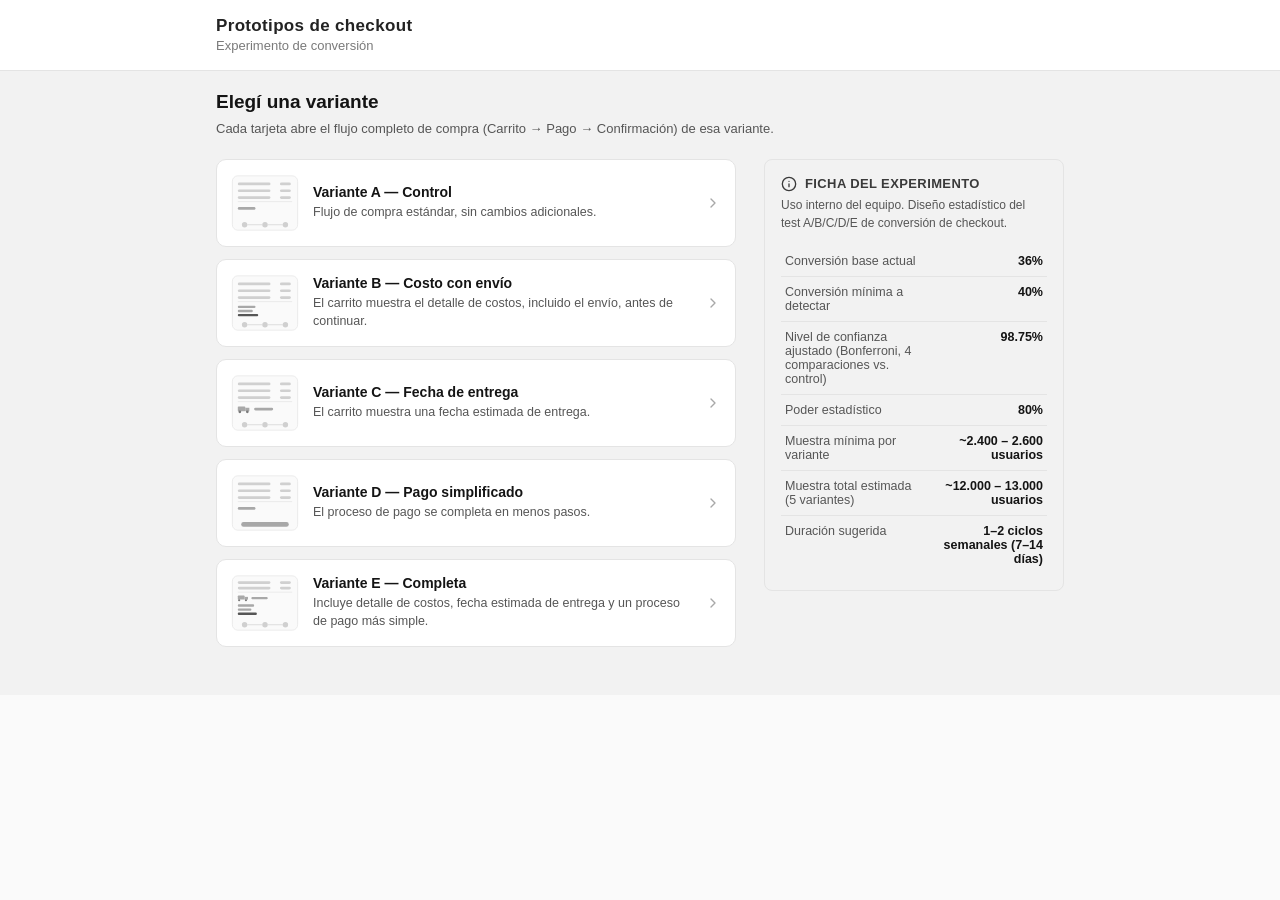
==== commit 19089423: "Make the whole site responsive with a phone-frame mockup for prototypes Real mobile viewports render" ====
--- a/index.html
+++ b/index.html
@@ -20,6 +20,7 @@
   <h1 class="page-title">Elegí una variante</h1>
   <p class="page-intro">Cada tarjeta abre el flujo completo de compra (Carrito → Pago → Confirmación) de esa variante.</p>
 
+  <div class="hub-layout">
   <div class="variant-list">
 
     <a class="variant-card" href="variante-a-control/index.html">
@@ -151,26 +152,30 @@
 
   </div>
 
-  <button class="factsheet-toggle" id="btnToggleFactsheet" aria-expanded="false">
-    <svg class="icon" viewBox="0 0 24 24" fill="none" stroke="currentColor" stroke-width="2" stroke-linecap="round" stroke-linejoin="round"><circle cx="12" cy="12" r="10"></circle><line x1="12" y1="16" x2="12" y2="12"></line><line x1="12" y1="8" x2="12.01" y2="8"></line></svg>
-    <span id="factsheetToggleLabel">Ver ficha del experimento</span>
-  </button>
+  <aside class="factsheet-panel">
+    <button class="factsheet-toggle" id="btnToggleFactsheet" aria-expanded="false">
+      <svg class="icon" viewBox="0 0 24 24" fill="none" stroke="currentColor" stroke-width="2" stroke-linecap="round" stroke-linejoin="round"><circle cx="12" cy="12" r="10"></circle><line x1="12" y1="16" x2="12" y2="12"></line><line x1="12" y1="8" x2="12.01" y2="8"></line></svg>
+      <span id="factsheetToggleLabel">Ver ficha del experimento</span>
+    </button>
 
-  <div class="factsheet hidden" id="factsheet">
-    <h2 class="factsheet-heading">
-      <svg class="icon" viewBox="0 0 24 24" fill="none" stroke="currentColor" stroke-width="2" stroke-linecap="round" stroke-linejoin="round"><circle cx="12" cy="12" r="10"></circle><line x1="12" y1="16" x2="12" y2="12"></line><line x1="12" y1="8" x2="12.01" y2="8"></line></svg>
-      Ficha del experimento
-    </h2>
-    <p class="factsheet-note">Uso interno del equipo. Diseño estadístico del test A/B/C/D/E de conversión de checkout.</p>
-    <table class="factsheet-table">
-      <tr><td>Conversión base actual</td><td>36%</td></tr>
-      <tr><td>Conversión mínima a detectar</td><td>40%</td></tr>
-      <tr><td>Nivel de confianza ajustado (Bonferroni, 4 comparaciones vs. control)</td><td>98.75%</td></tr>
-      <tr><td>Poder estadístico</td><td>80%</td></tr>
-      <tr><td>Muestra mínima por variante</td><td>~2.400 – 2.600 usuarios</td></tr>
-      <tr><td>Muestra total estimada (5 variantes)</td><td>~12.000 – 13.000 usuarios</td></tr>
-      <tr><td>Duración sugerida</td><td>1–2 ciclos semanales (7–14 días)</td></tr>
-    </table>
+    <div class="factsheet hidden" id="factsheet">
+      <h2 class="factsheet-heading">
+        <svg class="icon" viewBox="0 0 24 24" fill="none" stroke="currentColor" stroke-width="2" stroke-linecap="round" stroke-linejoin="round"><circle cx="12" cy="12" r="10"></circle><line x1="12" y1="16" x2="12" y2="12"></line><line x1="12" y1="8" x2="12.01" y2="8"></line></svg>
+        Ficha del experimento
+      </h2>
+      <p class="factsheet-note">Uso interno del equipo. Diseño estadístico del test A/B/C/D/E de conversión de checkout.</p>
+      <table class="factsheet-table">
+        <tr><td>Conversión base actual</td><td>36%</td></tr>
+        <tr><td>Conversión mínima a detectar</td><td>40%</td></tr>
+        <tr><td>Nivel de confianza ajustado (Bonferroni, 4 comparaciones vs. control)</td><td>98.75%</td></tr>
+        <tr><td>Poder estadístico</td><td>80%</td></tr>
+        <tr><td>Muestra mínima por variante</td><td>~2.400 – 2.600 usuarios</td></tr>
+        <tr><td>Muestra total estimada (5 variantes)</td><td>~12.000 – 13.000 usuarios</td></tr>
+        <tr><td>Duración sugerida</td><td>1–2 ciclos semanales (7–14 días)</td></tr>
+      </table>
+    </div>
+  </aside>
+
   </div>
 
 </main>
--- a/styles.css
+++ b/styles.css
@@ -23,7 +23,8 @@
   background: var(--gray-50);
 }
 
-/* Solo mobile: ~375-414px. Sin breakpoints de escritorio. */
+/* Página responsive: el contenido se centra en pantallas anchas, sin
+   simular un marco de teléfono (eso es solo para los prototipos). */
 
 .hidden { display: none !important; }
 
@@ -35,6 +36,8 @@
   z-index: 10;
 }
 .topbar-inner {
+  max-width: 480px;
+  margin: 0 auto;
   padding: 16px;
 }
 .logo {
@@ -50,7 +53,15 @@
 }
 
 .page {
+  max-width: 480px;
+  margin: 0 auto;
   padding: 20px 16px 48px;
+}
+
+@media (min-width: 480px) {
+  body {
+    background: var(--gray-100);
+  }
 }
 
 .page-title {
@@ -64,6 +75,11 @@
   color: var(--gray-600);
   margin: 0 0 20px;
   line-height: 1.5;
+}
+
+.hub-layout {
+  display: flex;
+  flex-direction: column;
 }
 
 /* Tarjetas de variante */
@@ -185,3 +201,33 @@
   height: 16px;
   flex-shrink: 0;
 }
+
+/* ---------------------------------------------------------------------
+   Desktop / pantallas anchas: la ficha del experimento se ve al lado
+   de las tarjetas, siempre desplegada (sin botón para mostrarla).
+   Por debajo de este ancho, vuelve a la zona inferior, colapsada.
+--------------------------------------------------------------------- */
+@media (min-width: 760px) {
+  .topbar-inner { max-width: 880px; }
+  .page { max-width: 880px; }
+
+  .hub-layout {
+    flex-direction: row;
+    align-items: flex-start;
+    gap: 28px;
+  }
+  .variant-list {
+    flex: 1;
+    min-width: 0;
+    margin-bottom: 0;
+  }
+  .factsheet-panel {
+    width: 300px;
+    flex-shrink: 0;
+  }
+  .factsheet-toggle { display: none; }
+  .factsheet.hidden {
+    display: block !important;
+    margin-top: 0;
+  }
+}
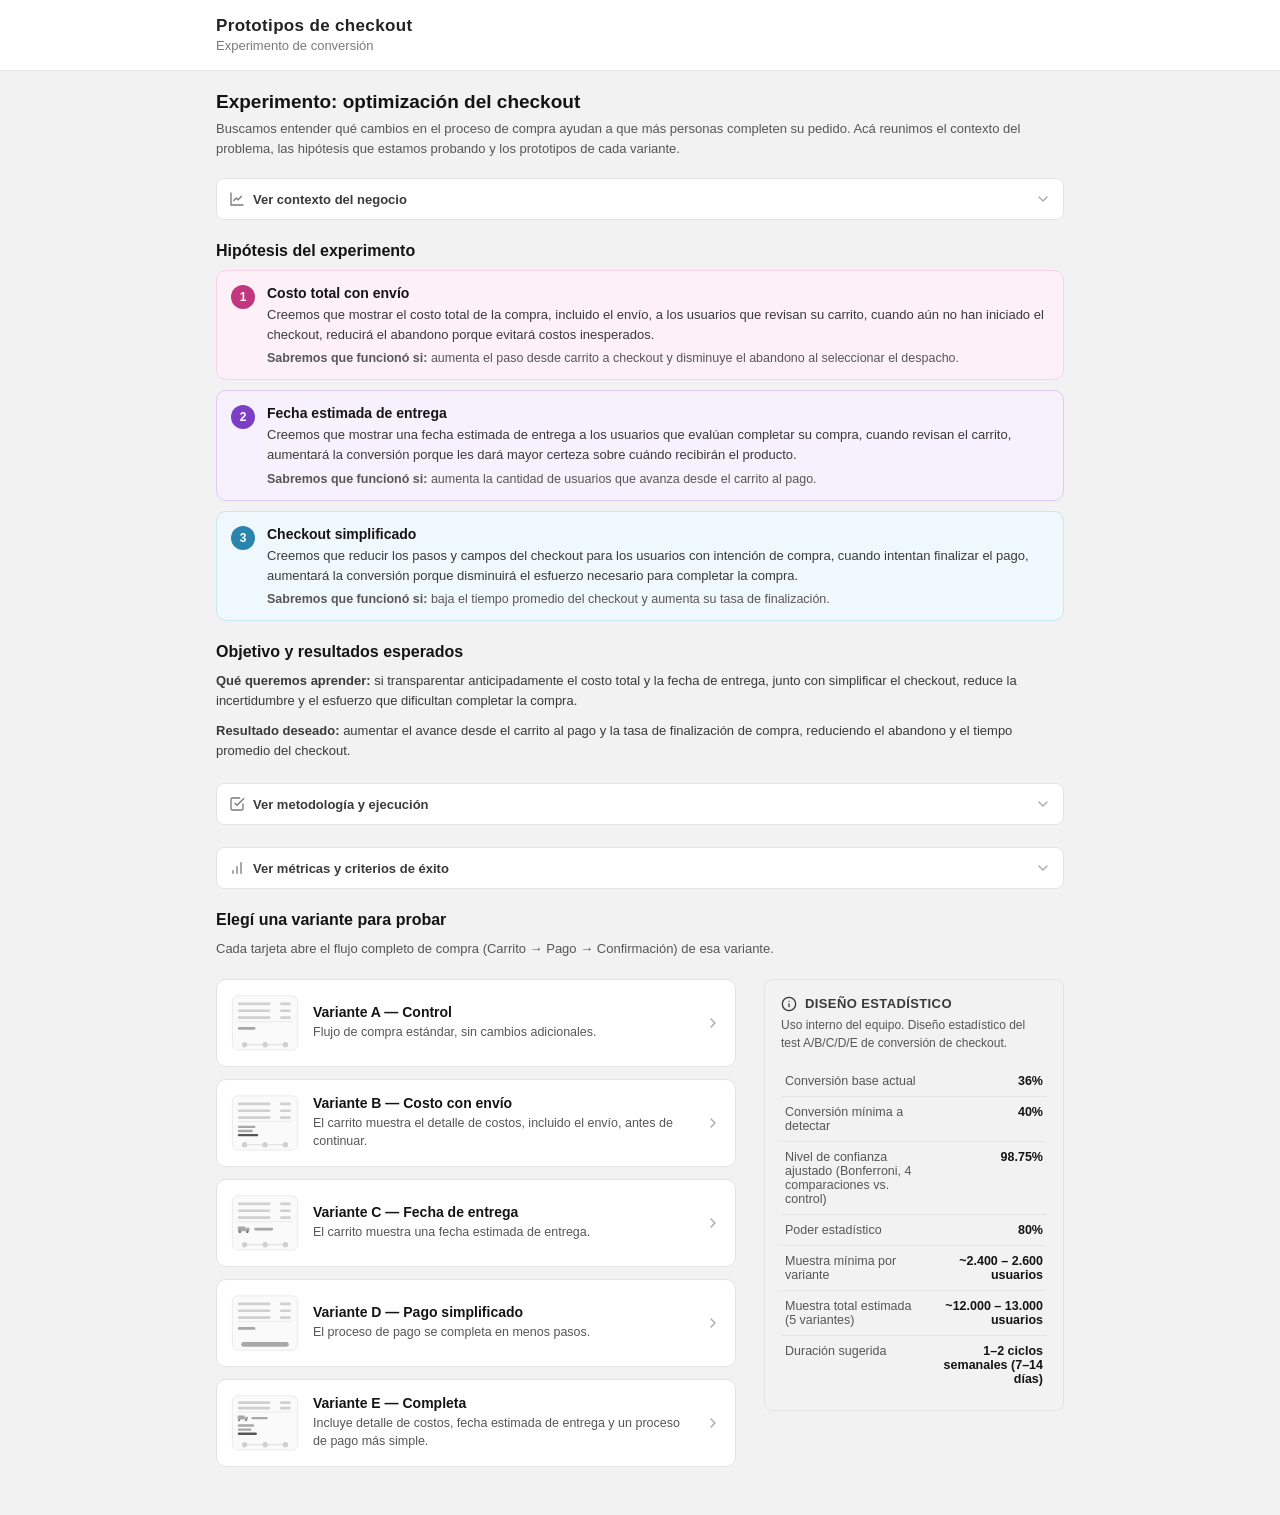
==== commit 233a2f58: "Add full experiment context to the hub Enriches the existing hub with the business context, the 3 hy" ====
--- a/index.html
+++ b/index.html
@@ -17,7 +17,168 @@
 
 <main class="page">
 
-  <h1 class="page-title">Elegí una variante</h1>
+  <h1 class="page-title">Experimento: optimización del checkout</h1>
+  <p class="page-intro">Buscamos entender qué cambios en el proceso de compra ayudan a que más personas completen su pedido. Acá reunimos el contexto del problema, las hipótesis que estamos probando y los prototipos de cada variante.</p>
+
+  <!-- 2. CONTEXTO DEL CASO -->
+  <section class="page-section">
+    <button class="accordion-toggle" id="btnToggleContext" aria-controls="panel-context" aria-expanded="false" data-show-text="Ver contexto del negocio" data-hide-text="Ocultar contexto del negocio">
+      <svg class="icon" viewBox="0 0 24 24" fill="none" stroke="currentColor" stroke-width="2" stroke-linecap="round" stroke-linejoin="round"><path d="M3 3v18h18"></path><path d="M18.7 8l-5.1 5.2-2.8-2.7L7 14.3"></path></svg>
+      <span class="accordion-toggle-label">Ver contexto del negocio</span>
+      <svg class="icon accordion-chevron" viewBox="0 0 24 24" fill="none" stroke="currentColor" stroke-width="2" stroke-linecap="round" stroke-linejoin="round"><polyline points="6 9 12 15 18 9"></polyline></svg>
+    </button>
+
+    <div class="accordion-panel hidden" id="panel-context">
+      <h2 class="factsheet-heading">Contexto del negocio</h2>
+
+      <div class="info-block-item">
+        <h3 class="info-label">La empresa</h3>
+        <p>Marketplace líder de retail en Latinoamérica, con 15 años en el mercado, 85 millones de usuarios registrados y 28 millones de usuarios activos mensuales.</p>
+      </div>
+      <div class="info-block-item">
+        <h3 class="info-label">Crecimiento histórico</h3>
+        <p>~12% anual en usuarios y ~18% anual en ventas online durante los últimos 5 años, con una desaceleración reciente.</p>
+      </div>
+      <div class="info-block-item">
+        <h3 class="info-label">El problema</h3>
+        <p>Los usuarios agregan productos al carrito con normalidad, pero una parte importante abandona durante el checkout.</p>
+      </div>
+      <div class="info-block-item">
+        <h3 class="info-label">Causas hipotéticas identificadas</h3>
+        <p>Costos de envío inesperados, tiempos de despacho poco claros, exceso de pasos antes de pagar y fricción en autenticación o medio de pago — sin evidencia validada de cuál pesa más.</p>
+      </div>
+      <div class="info-block-item">
+        <h3 class="info-label">Métrica principal afectada</h3>
+        <p>El Checkout Conversion Rate cayó de 48% a 36% en los últimos meses. También bajaron el revenue por sesión y la conversión de campañas de marketing, y subió el Cart Abandonment Rate.</p>
+      </div>
+      <div class="info-block-item">
+        <h3 class="info-label">Riesgo si no se resuelve en 6 meses</h3>
+        <p>Pérdida de participación de mercado, aumento del CAC, disminución del LTV, mayor inventario inmovilizado y deterioro de la rentabilidad.</p>
+      </div>
+    </div>
+  </section>
+
+  <!-- 3. HIPÓTESIS DEL EXPERIMENTO -->
+  <section class="page-section">
+    <h2 class="section-heading">Hipótesis del experimento</h2>
+    <div class="hypothesis-list">
+
+      <div class="hypothesis-card hyp-1">
+        <span class="hypothesis-number">1</span>
+        <div class="hypothesis-body">
+          <p class="hypothesis-title">Costo total con envío</p>
+          <p class="hypothesis-text">Creemos que mostrar el costo total de la compra, incluido el envío, a los usuarios que revisan su carrito, cuando aún no han iniciado el checkout, reducirá el abandono porque evitará costos inesperados.</p>
+          <p class="hypothesis-success"><strong>Sabremos que funcionó si:</strong> aumenta el paso desde carrito a checkout y disminuye el abandono al seleccionar el despacho.</p>
+        </div>
+      </div>
+
+      <div class="hypothesis-card hyp-2">
+        <span class="hypothesis-number">2</span>
+        <div class="hypothesis-body">
+          <p class="hypothesis-title">Fecha estimada de entrega</p>
+          <p class="hypothesis-text">Creemos que mostrar una fecha estimada de entrega a los usuarios que evalúan completar su compra, cuando revisan el carrito, aumentará la conversión porque les dará mayor certeza sobre cuándo recibirán el producto.</p>
+          <p class="hypothesis-success"><strong>Sabremos que funcionó si:</strong> aumenta la cantidad de usuarios que avanza desde el carrito al pago.</p>
+        </div>
+      </div>
+
+      <div class="hypothesis-card hyp-3">
+        <span class="hypothesis-number">3</span>
+        <div class="hypothesis-body">
+          <p class="hypothesis-title">Checkout simplificado</p>
+          <p class="hypothesis-text">Creemos que reducir los pasos y campos del checkout para los usuarios con intención de compra, cuando intentan finalizar el pago, aumentará la conversión porque disminuirá el esfuerzo necesario para completar la compra.</p>
+          <p class="hypothesis-success"><strong>Sabremos que funcionó si:</strong> baja el tiempo promedio del checkout y aumenta su tasa de finalización.</p>
+        </div>
+      </div>
+
+    </div>
+  </section>
+
+  <!-- 4. OBJETIVO Y RESULTADOS ESPERADOS -->
+  <section class="page-section">
+    <h2 class="section-heading">Objetivo y resultados esperados</h2>
+    <p class="section-text"><strong>Qué queremos aprender:</strong> si transparentar anticipadamente el costo total y la fecha de entrega, junto con simplificar el checkout, reduce la incertidumbre y el esfuerzo que dificultan completar la compra.</p>
+    <p class="section-text"><strong>Resultado deseado:</strong> aumentar el avance desde el carrito al pago y la tasa de finalización de compra, reduciendo el abandono y el tiempo promedio del checkout.</p>
+  </section>
+
+  <!-- 5, 6, 7. METODOLOGÍA, PÚBLICO OBJETIVO Y DURACIÓN -->
+  <section class="page-section">
+    <button class="accordion-toggle" id="btnToggleMethodology" aria-controls="panel-methodology" aria-expanded="false" data-show-text="Ver metodología y ejecución" data-hide-text="Ocultar metodología y ejecución">
+      <svg class="icon" viewBox="0 0 24 24" fill="none" stroke="currentColor" stroke-width="2" stroke-linecap="round" stroke-linejoin="round"><path d="M9 11l3 3L22 4"></path><path d="M21 12v7a2 2 0 0 1-2 2H5a2 2 0 0 1-2-2V5a2 2 0 0 1 2-2h11"></path></svg>
+      <span class="accordion-toggle-label">Ver metodología y ejecución</span>
+      <svg class="icon accordion-chevron" viewBox="0 0 24 24" fill="none" stroke="currentColor" stroke-width="2" stroke-linecap="round" stroke-linejoin="round"><polyline points="6 9 12 15 18 9"></polyline></svg>
+    </button>
+
+    <div class="accordion-panel hidden" id="panel-methodology">
+      <h2 class="factsheet-heading">Metodología y ejecución</h2>
+
+      <div class="info-block-item">
+        <h3 class="info-label">Método</h3>
+        <p>Prueba comparativa con prototipo interactivo. Se asignará aleatoriamente a los participantes cinco versiones del flujo: la actual (control), tres con cada cambio por separado (costo, fecha, checkout optimizado) y una con todos los cambios combinados, para comparar el efecto individual y conjunto de las modificaciones.</p>
+      </div>
+      <div class="info-block-item">
+        <h3 class="info-label">Variables a modificar y medir</h3>
+        <p><strong>Costo total con envío y fecha estimada de entrega:</strong> tasa de avance del carrito al pago, tasa de compra finalizada, abandono durante el proceso o al seleccionar despacho, y tiempo promedio para completar el checkout.</p>
+        <p><strong>Checkout simplificado:</strong> cantidad de pasos y campos reducidos.</p>
+      </div>
+      <div class="info-block-item">
+        <h3 class="info-label">Público objetivo</h3>
+        <p>Usuarios con intención de compra: personas que agregan productos al carrito y avanzan hacia el checkout. Segmentos de análisis:</p>
+        <ul class="info-list">
+          <li>Usuarios con abandonos recientes de checkout</li>
+          <li>Usuarios que históricamente completan el checkout</li>
+        </ul>
+      </div>
+      <div class="info-block-item">
+        <h3 class="info-label">Duración</h3>
+        <p>2 semanas de prueba A/B en producción.</p>
+        <ul class="info-list">
+          <li><strong>Días 1 y 2:</strong> validación técnica y monitoreo de errores.</li>
+          <li><strong>Días 3 al 14:</strong> medición y comparación entre el grupo control y las nuevas experiencias.</li>
+        </ul>
+        <p>Condición de cierre: contar con una muestra suficiente y resultados concluyentes; de lo contrario, se extiende una semana adicional.</p>
+      </div>
+    </div>
+  </section>
+
+  <!-- 8. MÉTRICAS Y CRITERIOS DE ÉXITO -->
+  <section class="page-section">
+    <button class="accordion-toggle" id="btnToggleMetrics" aria-controls="panel-metrics" aria-expanded="false" data-show-text="Ver métricas y criterios de éxito" data-hide-text="Ocultar métricas y criterios de éxito">
+      <svg class="icon" viewBox="0 0 24 24" fill="none" stroke="currentColor" stroke-width="2" stroke-linecap="round" stroke-linejoin="round"><line x1="12" y1="20" x2="12" y2="10"></line><line x1="18" y1="20" x2="18" y2="4"></line><line x1="6" y1="20" x2="6" y2="16"></line></svg>
+      <span class="accordion-toggle-label">Ver métricas y criterios de éxito</span>
+      <svg class="icon accordion-chevron" viewBox="0 0 24 24" fill="none" stroke="currentColor" stroke-width="2" stroke-linecap="round" stroke-linejoin="round"><polyline points="6 9 12 15 18 9"></polyline></svg>
+    </button>
+
+    <div class="accordion-panel hidden" id="panel-metrics">
+      <h2 class="factsheet-heading">Métricas y criterios de éxito</h2>
+
+      <div class="metric-card hyp-1">
+        <p class="metric-card-title">Costo total</p>
+        <p class="metric-card-label">Métricas</p>
+        <p class="metric-card-text">Tasa de avance del carrito al inicio del checkout, tasa de abandono en la etapa de despacho.</p>
+        <p class="metric-card-label">Criterio de éxito</p>
+        <p class="metric-card-text">La tasa de avance al checkout aumenta al menos 5% y el abandono en la etapa de despacho disminuye al menos 5%.</p>
+      </div>
+
+      <div class="metric-card hyp-2">
+        <p class="metric-card-title">Fecha estimada de entrega</p>
+        <p class="metric-card-label">Métricas</p>
+        <p class="metric-card-text">Tasa de avance del carrito al inicio del checkout, conversión del carrito a compra finalizada.</p>
+        <p class="metric-card-label">Criterio de éxito</p>
+        <p class="metric-card-text">La tasa de avance al checkout aumenta al menos 5% y la conversión del carrito a compra finalizada aumenta al menos 3%.</p>
+      </div>
+
+      <div class="metric-card hyp-3">
+        <p class="metric-card-title">Checkout simplificado</p>
+        <p class="metric-card-label">Métricas</p>
+        <p class="metric-card-text">Tasa de finalización del checkout, tiempo promedio del checkout, tasa de errores.</p>
+        <p class="metric-card-label">Criterio de éxito</p>
+        <p class="metric-card-text">La finalización del checkout aumenta de 36% a 40% y el tiempo promedio disminuye al menos 15%, sin aumentar la tasa de errores.</p>
+      </div>
+    </div>
+  </section>
+
+  <!-- 10. LAS 5 VARIANTES A PROBAR -->
+  <h2 class="section-heading">Elegí una variante para probar</h2>
   <p class="page-intro">Cada tarjeta abre el flujo completo de compra (Carrito → Pago → Confirmación) de esa variante.</p>
 
   <div class="hub-layout">
@@ -153,15 +314,16 @@
   </div>
 
   <aside class="factsheet-panel">
-    <button class="factsheet-toggle" id="btnToggleFactsheet" aria-expanded="false">
+    <button class="accordion-toggle" id="btnToggleFactsheet" aria-controls="factsheet" aria-expanded="false" data-show-text="Ver diseño estadístico" data-hide-text="Ocultar diseño estadístico">
       <svg class="icon" viewBox="0 0 24 24" fill="none" stroke="currentColor" stroke-width="2" stroke-linecap="round" stroke-linejoin="round"><circle cx="12" cy="12" r="10"></circle><line x1="12" y1="16" x2="12" y2="12"></line><line x1="12" y1="8" x2="12.01" y2="8"></line></svg>
-      <span id="factsheetToggleLabel">Ver ficha del experimento</span>
+      <span class="accordion-toggle-label">Ver diseño estadístico</span>
+      <svg class="icon accordion-chevron" viewBox="0 0 24 24" fill="none" stroke="currentColor" stroke-width="2" stroke-linecap="round" stroke-linejoin="round"><polyline points="6 9 12 15 18 9"></polyline></svg>
     </button>
 
-    <div class="factsheet hidden" id="factsheet">
+    <div class="accordion-panel hidden" id="factsheet">
       <h2 class="factsheet-heading">
         <svg class="icon" viewBox="0 0 24 24" fill="none" stroke="currentColor" stroke-width="2" stroke-linecap="round" stroke-linejoin="round"><circle cx="12" cy="12" r="10"></circle><line x1="12" y1="16" x2="12" y2="12"></line><line x1="12" y1="8" x2="12.01" y2="8"></line></svg>
-        Ficha del experimento
+        Diseño estadístico
       </h2>
       <p class="factsheet-note">Uso interno del equipo. Diseño estadístico del test A/B/C/D/E de conversión de checkout.</p>
       <table class="factsheet-table">
--- a/styles.css
+++ b/styles.css
@@ -77,6 +77,171 @@
   line-height: 1.5;
 }
 
+/* ---------------------------------------------------------------------
+   Secciones de contexto del experimento (intro, hipótesis, objetivo,
+   metodología, métricas, diseño estadístico) — todo el contenido
+   explicativo que antecede a las 5 tarjetas de variantes.
+--------------------------------------------------------------------- */
+.page-section {
+  margin-bottom: 22px;
+}
+.section-heading {
+  font-size: 16px;
+  font-weight: 700;
+  color: var(--gray-900);
+  margin: 0 0 10px;
+}
+.section-text {
+  font-size: 13px;
+  color: var(--gray-700);
+  line-height: 1.55;
+  margin: 0 0 10px;
+}
+.section-text:last-child { margin-bottom: 0; }
+
+/* Acordeones genéricos: contexto del negocio, metodología, métricas,
+   diseño estadístico. Reutilizan el mismo look que la ficha original. */
+.accordion-toggle {
+  display: flex;
+  align-items: center;
+  gap: 8px;
+  width: 100%;
+  background: #fff;
+  border: 1px solid var(--gray-200);
+  border-radius: 8px;
+  padding: 12px;
+  font-size: 13px;
+  font-weight: 600;
+  color: var(--gray-700);
+  cursor: pointer;
+  text-align: left;
+}
+.accordion-toggle > .icon:first-child { color: var(--gray-500); flex-shrink: 0; }
+.accordion-toggle-label { flex: 1; }
+.accordion-chevron {
+  color: var(--gray-400);
+  flex-shrink: 0;
+  transition: transform 0.15s ease;
+}
+.accordion-toggle[aria-expanded="true"] .accordion-chevron {
+  transform: rotate(180deg);
+}
+
+.accordion-panel {
+  margin-top: 10px;
+  background: var(--gray-100);
+  border: 1px solid var(--gray-200);
+  border-radius: 8px;
+  padding: 16px;
+}
+
+.info-block-item { margin-bottom: 16px; }
+.info-block-item:last-child { margin-bottom: 0; }
+.info-label {
+  font-size: 11px;
+  font-weight: 700;
+  color: var(--gray-500);
+  text-transform: uppercase;
+  letter-spacing: 0.03em;
+  margin: 0 0 4px;
+}
+.info-block-item p {
+  font-size: 13px;
+  color: var(--gray-700);
+  line-height: 1.55;
+  margin: 0 0 6px;
+}
+.info-block-item p:last-child { margin-bottom: 0; }
+.info-list {
+  margin: 6px 0 0;
+  padding-left: 18px;
+  font-size: 13px;
+  color: var(--gray-700);
+  line-height: 1.6;
+}
+
+/* Hipótesis */
+.hypothesis-list {
+  display: flex;
+  flex-direction: column;
+  gap: 10px;
+}
+.hypothesis-card {
+  display: flex;
+  gap: 12px;
+  padding: 14px;
+  border-radius: 10px;
+  border: 1px solid transparent;
+}
+.hypothesis-number {
+  flex-shrink: 0;
+  width: 24px;
+  height: 24px;
+  border-radius: 50%;
+  display: flex;
+  align-items: center;
+  justify-content: center;
+  font-size: 12px;
+  font-weight: 700;
+  color: #fff;
+}
+.hypothesis-title {
+  font-size: 14px;
+  font-weight: 700;
+  color: var(--gray-900);
+  margin: 0 0 4px;
+}
+.hypothesis-text {
+  font-size: 13px;
+  color: var(--gray-700);
+  line-height: 1.55;
+  margin: 0 0 6px;
+}
+.hypothesis-success {
+  font-size: 12.5px;
+  color: var(--gray-600);
+  margin: 0;
+}
+
+/* Métricas y criterios de éxito, por hipótesis */
+.metric-card {
+  border-radius: 10px;
+  border: 1px solid transparent;
+  padding: 14px;
+  margin-bottom: 10px;
+}
+.metric-card:last-child { margin-bottom: 0; }
+.metric-card-title {
+  font-size: 13px;
+  font-weight: 700;
+  color: var(--gray-900);
+  margin: 0 0 8px;
+}
+.metric-card-label {
+  font-size: 10.5px;
+  font-weight: 700;
+  color: var(--gray-500);
+  text-transform: uppercase;
+  letter-spacing: 0.03em;
+  margin: 0 0 2px;
+}
+.metric-card-text {
+  font-size: 12.5px;
+  color: var(--gray-700);
+  line-height: 1.5;
+  margin: 0 0 10px;
+}
+.metric-card-text:last-child { margin-bottom: 0; }
+
+/* Colores suaves por hipótesis — mismo código de color en toda la
+   página (tarjetas de hipótesis y de métricas). */
+.hyp-1 { background: #fdf1f7; border-color: #f6d3e6; }
+.hyp-1 .hypothesis-number { background: #c2367f; }
+.hyp-2 { background: #f6f1fd; border-color: #ddccf5; }
+.hyp-2 .hypothesis-number { background: #7a3fc4; }
+.hyp-3 { background: #eff8fc; border-color: #c6e6f2; }
+.hyp-3 .hypothesis-number { background: #2b84ad; }
+
 .hub-layout {
   display: flex;
   flex-direction: column;
@@ -130,31 +295,8 @@
   color: var(--gray-400);
 }
 
-/* Ficha del experimento */
-.factsheet-toggle {
-  display: flex;
-  align-items: center;
-  justify-content: center;
-  gap: 8px;
-  width: 100%;
-  background: #fff;
-  border: 1px solid var(--gray-200);
-  border-radius: 8px;
-  padding: 12px;
-  font-size: 13px;
-  font-weight: 600;
-  color: var(--gray-700);
-  cursor: pointer;
-}
-.factsheet-toggle .icon { color: var(--gray-500); }
-
-.factsheet {
-  margin-top: 10px;
-  background: var(--gray-100);
-  border: 1px solid var(--gray-200);
-  border-radius: 8px;
-  padding: 16px;
-}
+/* Ficha del experimento (diseño estadístico) — el toggle y el panel
+   reutilizan .accordion-toggle / .accordion-panel definidos arriba. */
 .factsheet-heading {
   display: flex;
   align-items: center;
@@ -225,8 +367,8 @@
     width: 300px;
     flex-shrink: 0;
   }
-  .factsheet-toggle { display: none; }
-  .factsheet.hidden {
+  .factsheet-panel .accordion-toggle { display: none; }
+  .factsheet-panel .accordion-panel.hidden {
     display: block !important;
     margin-top: 0;
   }
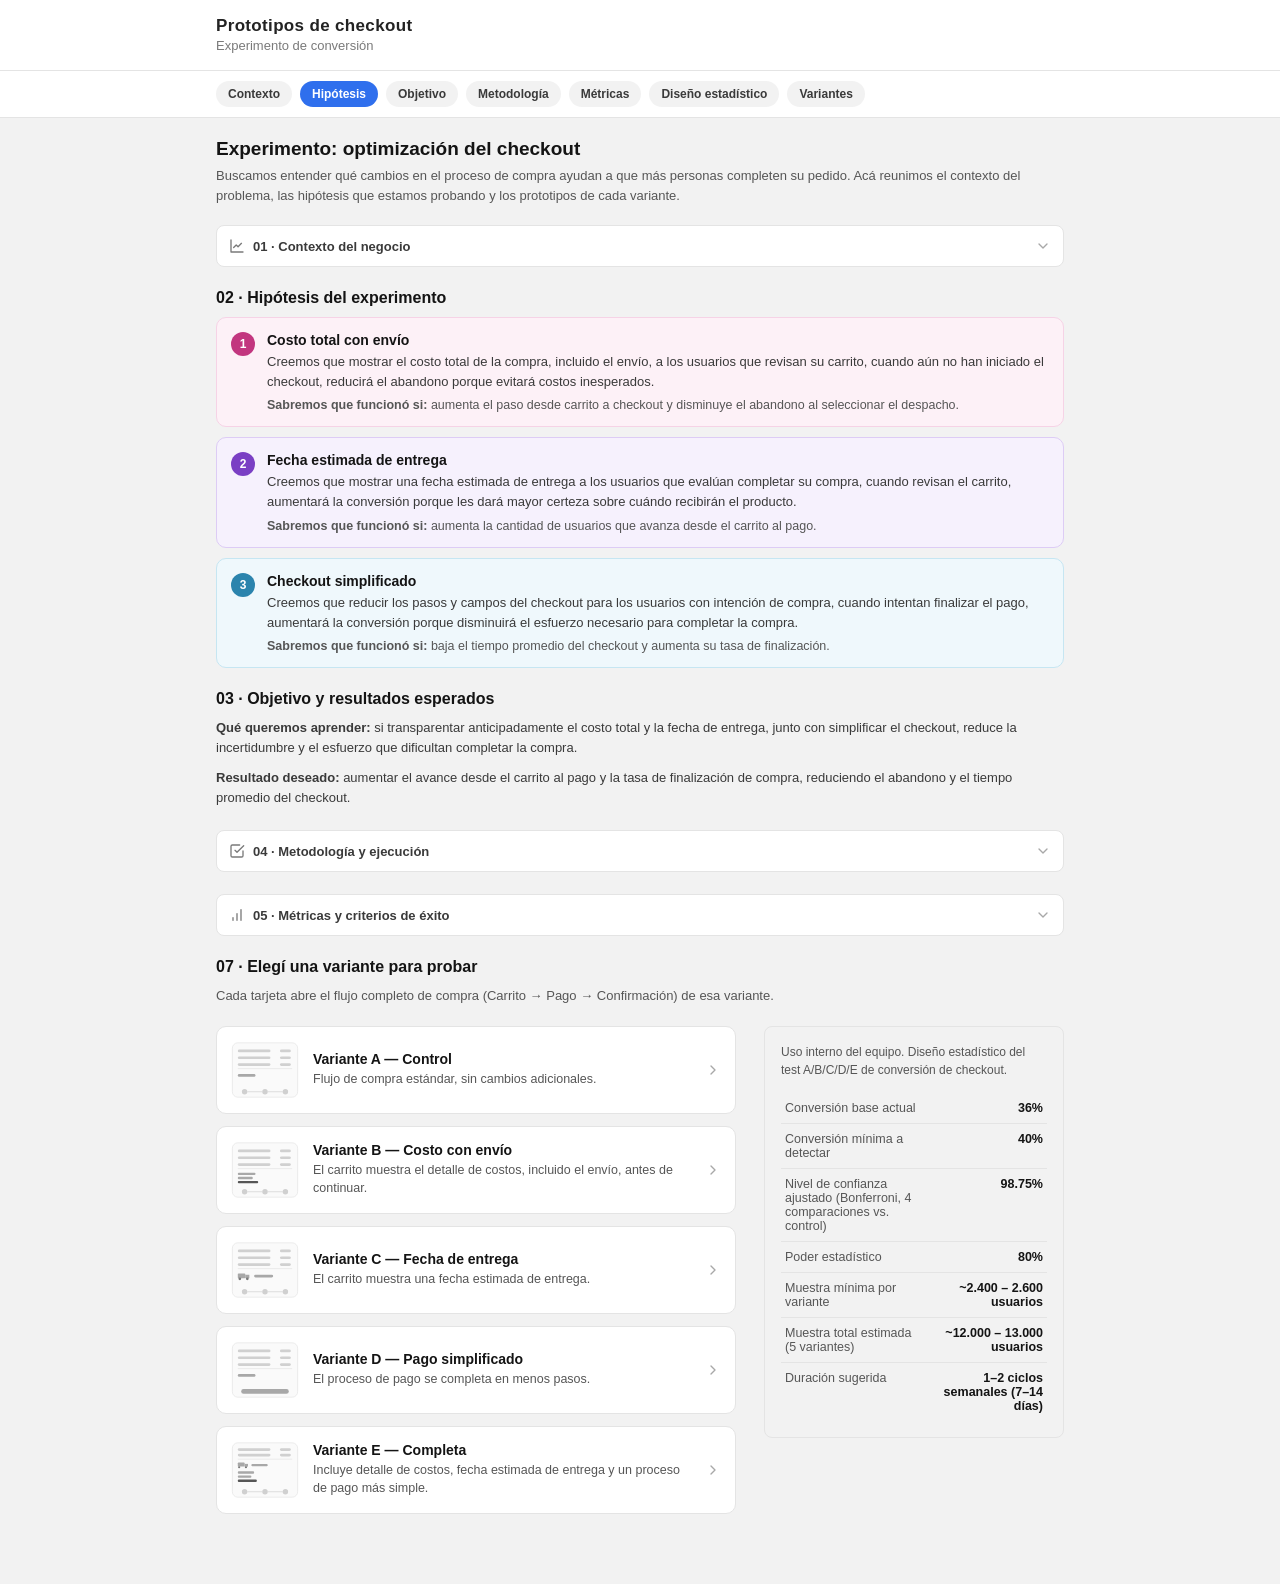
==== commit 4fea7f14: "Add sticky section nav with numbered sections to the hub Adds a pill-style anchor menu (Contexto · H" ====
--- a/index.html
+++ b/index.html
@@ -8,12 +8,26 @@
 </head>
 <body>
 
-<header class="topbar">
-  <div class="topbar-inner">
-    <span class="logo">Prototipos de checkout</span>
-    <span class="hub-subtitle">Experimento de conversión</span>
-  </div>
-</header>
+<div class="sticky-header">
+  <header class="topbar">
+    <div class="topbar-inner">
+      <span class="logo">Prototipos de checkout</span>
+      <span class="hub-subtitle">Experimento de conversión</span>
+    </div>
+  </header>
+
+  <nav class="section-nav" aria-label="Secciones de la página">
+    <div class="section-nav-inner">
+      <a href="#contexto" class="section-nav-link">Contexto</a>
+      <a href="#hipotesis" class="section-nav-link">Hipótesis</a>
+      <a href="#objetivo" class="section-nav-link">Objetivo</a>
+      <a href="#metodologia" class="section-nav-link">Metodología</a>
+      <a href="#metricas" class="section-nav-link">Métricas</a>
+      <a href="#estadistica" class="section-nav-link">Diseño estadístico</a>
+      <a href="#variantes" class="section-nav-link">Variantes</a>
+    </div>
+  </nav>
+</div>
 
 <main class="page">
 
@@ -21,16 +35,14 @@
   <p class="page-intro">Buscamos entender qué cambios en el proceso de compra ayudan a que más personas completen su pedido. Acá reunimos el contexto del problema, las hipótesis que estamos probando y los prototipos de cada variante.</p>
 
   <!-- 2. CONTEXTO DEL CASO -->
-  <section class="page-section">
-    <button class="accordion-toggle" id="btnToggleContext" aria-controls="panel-context" aria-expanded="false" data-show-text="Ver contexto del negocio" data-hide-text="Ocultar contexto del negocio">
+  <section class="page-section" id="contexto">
+    <button class="accordion-toggle" id="btnToggleContext" aria-controls="panel-context" aria-expanded="false">
       <svg class="icon" viewBox="0 0 24 24" fill="none" stroke="currentColor" stroke-width="2" stroke-linecap="round" stroke-linejoin="round"><path d="M3 3v18h18"></path><path d="M18.7 8l-5.1 5.2-2.8-2.7L7 14.3"></path></svg>
-      <span class="accordion-toggle-label">Ver contexto del negocio</span>
+      <span class="accordion-toggle-label">01 · Contexto del negocio</span>
       <svg class="icon accordion-chevron" viewBox="0 0 24 24" fill="none" stroke="currentColor" stroke-width="2" stroke-linecap="round" stroke-linejoin="round"><polyline points="6 9 12 15 18 9"></polyline></svg>
     </button>
 
     <div class="accordion-panel hidden" id="panel-context">
-      <h2 class="factsheet-heading">Contexto del negocio</h2>
-
       <div class="info-block-item">
         <h3 class="info-label">La empresa</h3>
         <p>Marketplace líder de retail en Latinoamérica, con 15 años en el mercado, 85 millones de usuarios registrados y 28 millones de usuarios activos mensuales.</p>
@@ -59,8 +71,8 @@
   </section>
 
   <!-- 3. HIPÓTESIS DEL EXPERIMENTO -->
-  <section class="page-section">
-    <h2 class="section-heading">Hipótesis del experimento</h2>
+  <section class="page-section" id="hipotesis">
+    <h2 class="section-heading">02 · Hipótesis del experimento</h2>
     <div class="hypothesis-list">
 
       <div class="hypothesis-card hyp-1">
@@ -94,23 +106,21 @@
   </section>
 
   <!-- 4. OBJETIVO Y RESULTADOS ESPERADOS -->
-  <section class="page-section">
-    <h2 class="section-heading">Objetivo y resultados esperados</h2>
+  <section class="page-section" id="objetivo">
+    <h2 class="section-heading">03 · Objetivo y resultados esperados</h2>
     <p class="section-text"><strong>Qué queremos aprender:</strong> si transparentar anticipadamente el costo total y la fecha de entrega, junto con simplificar el checkout, reduce la incertidumbre y el esfuerzo que dificultan completar la compra.</p>
     <p class="section-text"><strong>Resultado deseado:</strong> aumentar el avance desde el carrito al pago y la tasa de finalización de compra, reduciendo el abandono y el tiempo promedio del checkout.</p>
   </section>
 
   <!-- 5, 6, 7. METODOLOGÍA, PÚBLICO OBJETIVO Y DURACIÓN -->
-  <section class="page-section">
-    <button class="accordion-toggle" id="btnToggleMethodology" aria-controls="panel-methodology" aria-expanded="false" data-show-text="Ver metodología y ejecución" data-hide-text="Ocultar metodología y ejecución">
+  <section class="page-section" id="metodologia">
+    <button class="accordion-toggle" id="btnToggleMethodology" aria-controls="panel-methodology" aria-expanded="false">
       <svg class="icon" viewBox="0 0 24 24" fill="none" stroke="currentColor" stroke-width="2" stroke-linecap="round" stroke-linejoin="round"><path d="M9 11l3 3L22 4"></path><path d="M21 12v7a2 2 0 0 1-2 2H5a2 2 0 0 1-2-2V5a2 2 0 0 1 2-2h11"></path></svg>
-      <span class="accordion-toggle-label">Ver metodología y ejecución</span>
+      <span class="accordion-toggle-label">04 · Metodología y ejecución</span>
       <svg class="icon accordion-chevron" viewBox="0 0 24 24" fill="none" stroke="currentColor" stroke-width="2" stroke-linecap="round" stroke-linejoin="round"><polyline points="6 9 12 15 18 9"></polyline></svg>
     </button>
 
     <div class="accordion-panel hidden" id="panel-methodology">
-      <h2 class="factsheet-heading">Metodología y ejecución</h2>
-
       <div class="info-block-item">
         <h3 class="info-label">Método</h3>
         <p>Prueba comparativa con prototipo interactivo. Se asignará aleatoriamente a los participantes cinco versiones del flujo: la actual (control), tres con cada cambio por separado (costo, fecha, checkout optimizado) y una con todos los cambios combinados, para comparar el efecto individual y conjunto de las modificaciones.</p>
@@ -141,16 +151,14 @@
   </section>
 
   <!-- 8. MÉTRICAS Y CRITERIOS DE ÉXITO -->
-  <section class="page-section">
-    <button class="accordion-toggle" id="btnToggleMetrics" aria-controls="panel-metrics" aria-expanded="false" data-show-text="Ver métricas y criterios de éxito" data-hide-text="Ocultar métricas y criterios de éxito">
+  <section class="page-section" id="metricas">
+    <button class="accordion-toggle" id="btnToggleMetrics" aria-controls="panel-metrics" aria-expanded="false">
       <svg class="icon" viewBox="0 0 24 24" fill="none" stroke="currentColor" stroke-width="2" stroke-linecap="round" stroke-linejoin="round"><line x1="12" y1="20" x2="12" y2="10"></line><line x1="18" y1="20" x2="18" y2="4"></line><line x1="6" y1="20" x2="6" y2="16"></line></svg>
-      <span class="accordion-toggle-label">Ver métricas y criterios de éxito</span>
+      <span class="accordion-toggle-label">05 · Métricas y criterios de éxito</span>
       <svg class="icon accordion-chevron" viewBox="0 0 24 24" fill="none" stroke="currentColor" stroke-width="2" stroke-linecap="round" stroke-linejoin="round"><polyline points="6 9 12 15 18 9"></polyline></svg>
     </button>
 
     <div class="accordion-panel hidden" id="panel-metrics">
-      <h2 class="factsheet-heading">Métricas y criterios de éxito</h2>
-
       <div class="metric-card hyp-1">
         <p class="metric-card-title">Costo total</p>
         <p class="metric-card-label">Métricas</p>
@@ -178,7 +186,8 @@
   </section>
 
   <!-- 10. LAS 5 VARIANTES A PROBAR -->
-  <h2 class="section-heading">Elegí una variante para probar</h2>
+  <section class="page-section" id="variantes">
+  <h2 class="section-heading">07 · Elegí una variante para probar</h2>
   <p class="page-intro">Cada tarjeta abre el flujo completo de compra (Carrito → Pago → Confirmación) de esa variante.</p>
 
   <div class="hub-layout">
@@ -313,18 +322,14 @@
 
   </div>
 
-  <aside class="factsheet-panel">
-    <button class="accordion-toggle" id="btnToggleFactsheet" aria-controls="factsheet" aria-expanded="false" data-show-text="Ver diseño estadístico" data-hide-text="Ocultar diseño estadístico">
+  <aside class="factsheet-panel" id="estadistica">
+    <button class="accordion-toggle" id="btnToggleFactsheet" aria-controls="factsheet" aria-expanded="false">
       <svg class="icon" viewBox="0 0 24 24" fill="none" stroke="currentColor" stroke-width="2" stroke-linecap="round" stroke-linejoin="round"><circle cx="12" cy="12" r="10"></circle><line x1="12" y1="16" x2="12" y2="12"></line><line x1="12" y1="8" x2="12.01" y2="8"></line></svg>
-      <span class="accordion-toggle-label">Ver diseño estadístico</span>
+      <span class="accordion-toggle-label">06 · Diseño estadístico</span>
       <svg class="icon accordion-chevron" viewBox="0 0 24 24" fill="none" stroke="currentColor" stroke-width="2" stroke-linecap="round" stroke-linejoin="round"><polyline points="6 9 12 15 18 9"></polyline></svg>
     </button>
 
     <div class="accordion-panel hidden" id="factsheet">
-      <h2 class="factsheet-heading">
-        <svg class="icon" viewBox="0 0 24 24" fill="none" stroke="currentColor" stroke-width="2" stroke-linecap="round" stroke-linejoin="round"><circle cx="12" cy="12" r="10"></circle><line x1="12" y1="16" x2="12" y2="12"></line><line x1="12" y1="8" x2="12.01" y2="8"></line></svg>
-        Diseño estadístico
-      </h2>
       <p class="factsheet-note">Uso interno del equipo. Diseño estadístico del test A/B/C/D/E de conversión de checkout.</p>
       <table class="factsheet-table">
         <tr><td>Conversión base actual</td><td>36%</td></tr>
@@ -339,6 +344,7 @@
   </aside>
 
   </div>
+  </section>
 
 </main>
 
--- a/styles.css
+++ b/styles.css
@@ -22,23 +22,66 @@
   color: var(--gray-800);
   background: var(--gray-50);
 }
+html {
+  scroll-behavior: smooth;
+}
 
 /* Página responsive: el contenido se centra en pantallas anchas, sin
    simular un marco de teléfono (eso es solo para los prototipos). */
 
 .hidden { display: none !important; }
 
+/* Cabecera pegajosa: identidad del sitio + menú de secciones, como un
+   solo bloque (evita tener que calcular offsets entre dos sticky). */
+.sticky-header {
+  position: sticky;
+  top: 0;
+  z-index: 10;
+  background: #fff;
+  border-bottom: 1px solid var(--gray-200);
+}
 .topbar {
   background: #fff;
   border-bottom: 1px solid var(--gray-200);
-  position: sticky;
-  top: 0;
-  z-index: 10;
 }
 .topbar-inner {
   max-width: 480px;
   margin: 0 auto;
   padding: 16px;
+}
+
+/* Menú de secciones: tira de píldoras con scroll horizontal en mobile. */
+.section-nav-inner {
+  max-width: 480px;
+  margin: 0 auto;
+  display: flex;
+  gap: 8px;
+  padding: 10px 16px;
+  overflow-x: auto;
+  scrollbar-width: none;
+}
+.section-nav-inner::-webkit-scrollbar { display: none; }
+.section-nav-link {
+  flex-shrink: 0;
+  padding: 6px 12px;
+  border-radius: 999px;
+  background: var(--gray-100);
+  color: var(--gray-700);
+  font-size: 12px;
+  font-weight: 600;
+  text-decoration: none;
+  white-space: nowrap;
+}
+.section-nav-link.is-active {
+  background: var(--accent);
+  color: #fff;
+}
+
+/* Deja aire arriba de cada sección al saltar desde el menú, para que
+   no quede tapada debajo de la cabecera pegajosa. */
+.page-section,
+.factsheet-panel {
+  scroll-margin-top: 118px;
 }
 .logo {
   font-weight: 700;
@@ -296,18 +339,8 @@
 }
 
 /* Ficha del experimento (diseño estadístico) — el toggle y el panel
-   reutilizan .accordion-toggle / .accordion-panel definidos arriba. */
-.factsheet-heading {
-  display: flex;
-  align-items: center;
-  gap: 8px;
-  font-size: 13px;
-  font-weight: 700;
-  color: var(--gray-700);
-  margin: 0 0 4px;
-  text-transform: uppercase;
-  letter-spacing: 0.03em;
-}
+   reutilizan .accordion-toggle / .accordion-panel definidos arriba;
+   el número + título del botón ya cumple el rol de encabezado. */
 .factsheet-note {
   font-size: 12px;
   color: var(--gray-600);
@@ -351,6 +384,7 @@
 --------------------------------------------------------------------- */
 @media (min-width: 760px) {
   .topbar-inner { max-width: 880px; }
+  .section-nav-inner { max-width: 880px; overflow-x: visible; flex-wrap: wrap; }
   .page { max-width: 880px; }
 
   .hub-layout {
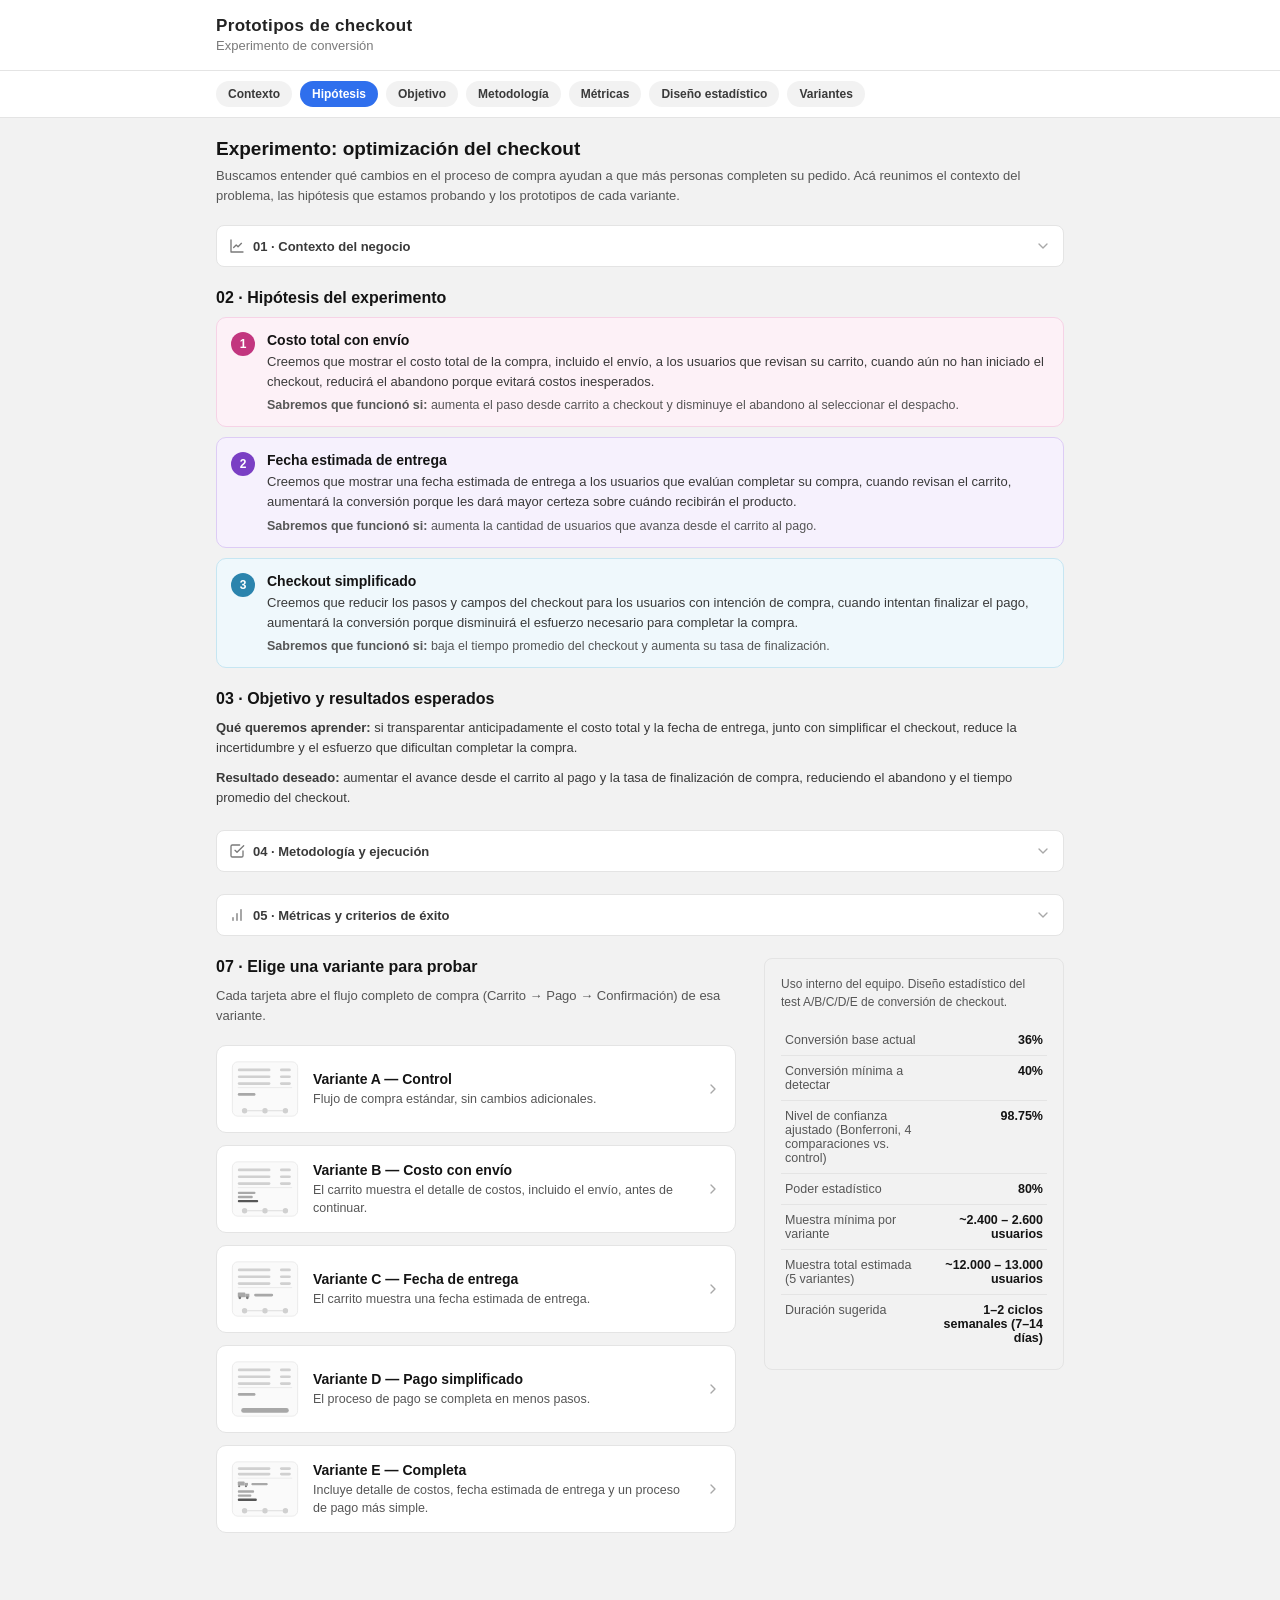
==== commit 28210940: "Fix reading order and neutral Spanish in the hub "Diseño estadístico" (06) lived in the DOM after "E" ====
--- a/index.html
+++ b/index.html
@@ -185,12 +185,35 @@
     </div>
   </section>
 
+  <div class="hub-layout">
+
+  <!-- 9. DISEÑO ESTADÍSTICO -->
+  <aside class="factsheet-panel" id="estadistica">
+    <button class="accordion-toggle" id="btnToggleFactsheet" aria-controls="factsheet" aria-expanded="false">
+      <svg class="icon" viewBox="0 0 24 24" fill="none" stroke="currentColor" stroke-width="2" stroke-linecap="round" stroke-linejoin="round"><circle cx="12" cy="12" r="10"></circle><line x1="12" y1="16" x2="12" y2="12"></line><line x1="12" y1="8" x2="12.01" y2="8"></line></svg>
+      <span class="accordion-toggle-label">06 · Diseño estadístico</span>
+      <svg class="icon accordion-chevron" viewBox="0 0 24 24" fill="none" stroke="currentColor" stroke-width="2" stroke-linecap="round" stroke-linejoin="round"><polyline points="6 9 12 15 18 9"></polyline></svg>
+    </button>
+
+    <div class="accordion-panel hidden" id="factsheet">
+      <p class="factsheet-note">Uso interno del equipo. Diseño estadístico del test A/B/C/D/E de conversión de checkout.</p>
+      <table class="factsheet-table">
+        <tr><td>Conversión base actual</td><td>36%</td></tr>
+        <tr><td>Conversión mínima a detectar</td><td>40%</td></tr>
+        <tr><td>Nivel de confianza ajustado (Bonferroni, 4 comparaciones vs. control)</td><td>98.75%</td></tr>
+        <tr><td>Poder estadístico</td><td>80%</td></tr>
+        <tr><td>Muestra mínima por variante</td><td>~2.400 – 2.600 usuarios</td></tr>
+        <tr><td>Muestra total estimada (5 variantes)</td><td>~12.000 – 13.000 usuarios</td></tr>
+        <tr><td>Duración sugerida</td><td>1–2 ciclos semanales (7–14 días)</td></tr>
+      </table>
+    </div>
+  </aside>
+
   <!-- 10. LAS 5 VARIANTES A PROBAR -->
   <section class="page-section" id="variantes">
-  <h2 class="section-heading">07 · Elegí una variante para probar</h2>
+  <h2 class="section-heading">07 · Elige una variante para probar</h2>
   <p class="page-intro">Cada tarjeta abre el flujo completo de compra (Carrito → Pago → Confirmación) de esa variante.</p>
 
-  <div class="hub-layout">
   <div class="variant-list">
 
     <a class="variant-card" href="variante-a-control/index.html">
@@ -321,30 +344,9 @@
     </a>
 
   </div>
-
-  <aside class="factsheet-panel" id="estadistica">
-    <button class="accordion-toggle" id="btnToggleFactsheet" aria-controls="factsheet" aria-expanded="false">
-      <svg class="icon" viewBox="0 0 24 24" fill="none" stroke="currentColor" stroke-width="2" stroke-linecap="round" stroke-linejoin="round"><circle cx="12" cy="12" r="10"></circle><line x1="12" y1="16" x2="12" y2="12"></line><line x1="12" y1="8" x2="12.01" y2="8"></line></svg>
-      <span class="accordion-toggle-label">06 · Diseño estadístico</span>
-      <svg class="icon accordion-chevron" viewBox="0 0 24 24" fill="none" stroke="currentColor" stroke-width="2" stroke-linecap="round" stroke-linejoin="round"><polyline points="6 9 12 15 18 9"></polyline></svg>
-    </button>
-
-    <div class="accordion-panel hidden" id="factsheet">
-      <p class="factsheet-note">Uso interno del equipo. Diseño estadístico del test A/B/C/D/E de conversión de checkout.</p>
-      <table class="factsheet-table">
-        <tr><td>Conversión base actual</td><td>36%</td></tr>
-        <tr><td>Conversión mínima a detectar</td><td>40%</td></tr>
-        <tr><td>Nivel de confianza ajustado (Bonferroni, 4 comparaciones vs. control)</td><td>98.75%</td></tr>
-        <tr><td>Poder estadístico</td><td>80%</td></tr>
-        <tr><td>Muestra mínima por variante</td><td>~2.400 – 2.600 usuarios</td></tr>
-        <tr><td>Muestra total estimada (5 variantes)</td><td>~12.000 – 13.000 usuarios</td></tr>
-        <tr><td>Duración sugerida</td><td>1–2 ciclos semanales (7–14 días)</td></tr>
-      </table>
-    </div>
-  </aside>
+  </section>
 
   </div>
-  </section>
 
 </main>
 
--- a/styles.css
+++ b/styles.css
@@ -288,6 +288,7 @@
 .hub-layout {
   display: flex;
   flex-direction: column;
+  gap: 24px;
 }
 
 /* Tarjetas de variante */
@@ -295,7 +296,6 @@
   display: flex;
   flex-direction: column;
   gap: 12px;
-  margin-bottom: 28px;
 }
 .variant-card {
   display: flex;
@@ -392,12 +392,16 @@
     align-items: flex-start;
     gap: 28px;
   }
-  .variant-list {
+  /* El HTML pone "Diseño estadístico" antes que "Variantes" (así el
+     orden de lectura respeta la numeración 06 → 07), pero visualmente
+     en desktop las tarjetas van a la izquierda como antes. */
+  #variantes {
+    order: 1;
     flex: 1;
     min-width: 0;
-    margin-bottom: 0;
   }
   .factsheet-panel {
+    order: 2;
     width: 300px;
     flex-shrink: 0;
   }
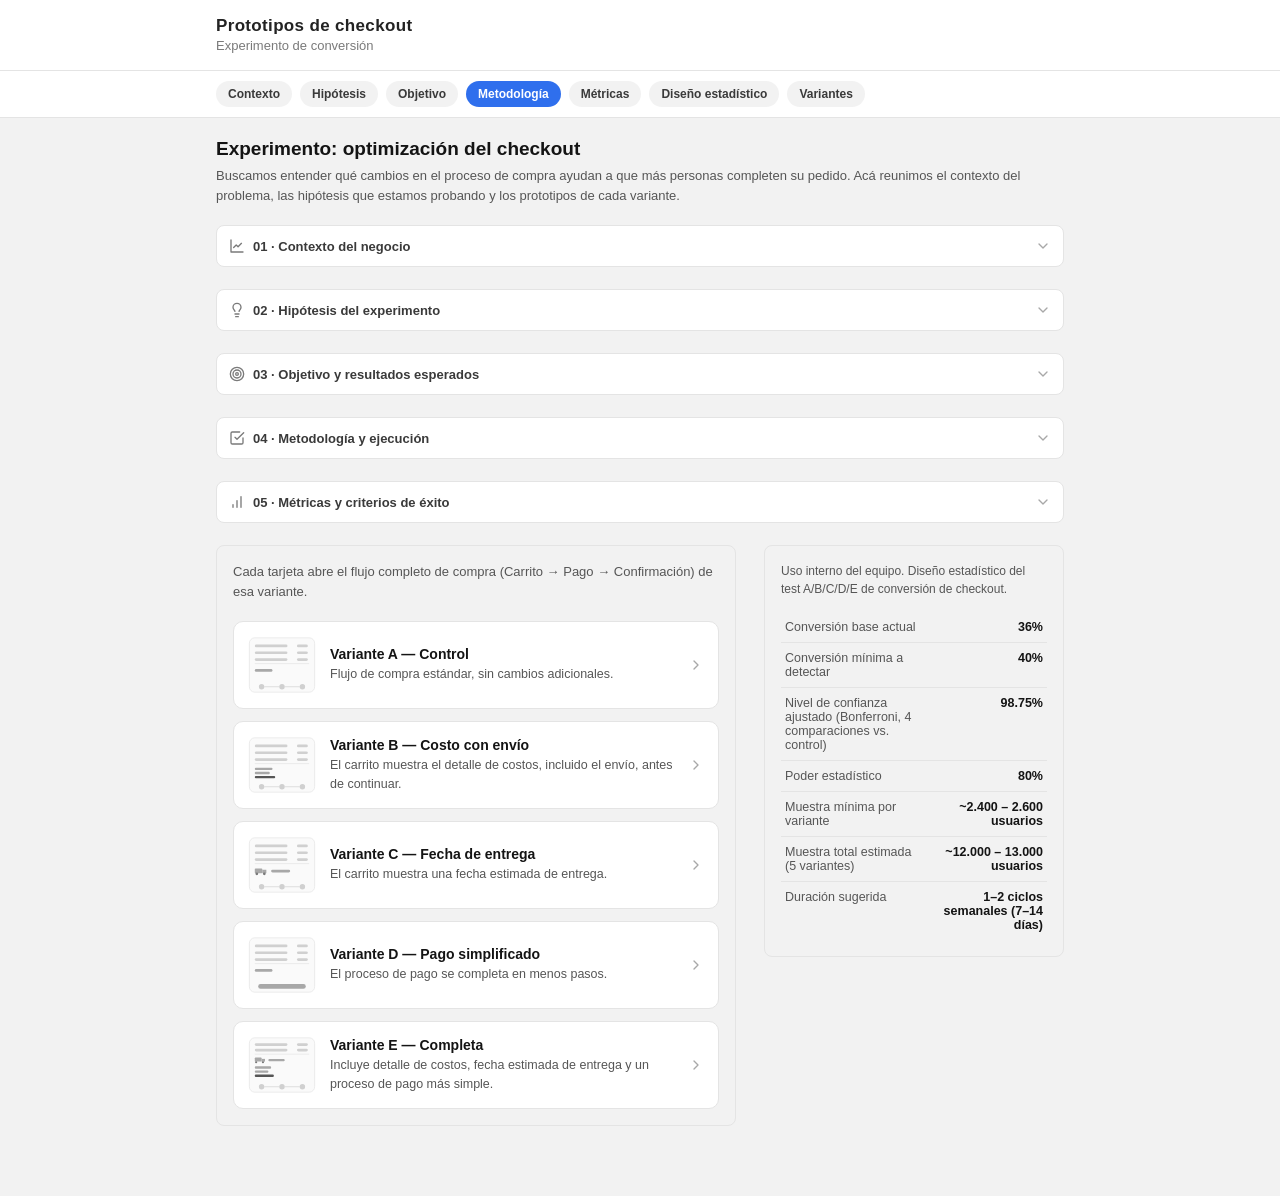
==== commit 57d852d8: "Convert hipótesis, objetivo and variantes sections to the same collapsible accordion format Co-Autho" ====
--- a/index.html
+++ b/index.html
@@ -72,7 +72,13 @@
 
   <!-- 3. HIPÓTESIS DEL EXPERIMENTO -->
   <section class="page-section" id="hipotesis">
-    <h2 class="section-heading">02 · Hipótesis del experimento</h2>
+    <button class="accordion-toggle" id="btnToggleHypothesis" aria-controls="panel-hypothesis" aria-expanded="false">
+      <svg class="icon" viewBox="0 0 24 24" fill="none" stroke="currentColor" stroke-width="2" stroke-linecap="round" stroke-linejoin="round"><path d="M9 18h6"></path><path d="M10 22h4"></path><path d="M15.09 14c.18-.98.65-1.74 1.41-2.5A4.65 4.65 0 0 0 18 8 6 6 0 0 0 6 8c0 1 .23 2.23 1.5 3.5.75.75 1.22 1.5 1.41 2.5"></path></svg>
+      <span class="accordion-toggle-label">02 · Hipótesis del experimento</span>
+      <svg class="icon accordion-chevron" viewBox="0 0 24 24" fill="none" stroke="currentColor" stroke-width="2" stroke-linecap="round" stroke-linejoin="round"><polyline points="6 9 12 15 18 9"></polyline></svg>
+    </button>
+
+    <div class="accordion-panel hidden" id="panel-hypothesis">
     <div class="hypothesis-list">
 
       <div class="hypothesis-card hyp-1">
@@ -103,13 +109,21 @@
       </div>
 
     </div>
+    </div>
   </section>
 
   <!-- 4. OBJETIVO Y RESULTADOS ESPERADOS -->
   <section class="page-section" id="objetivo">
-    <h2 class="section-heading">03 · Objetivo y resultados esperados</h2>
+    <button class="accordion-toggle" id="btnToggleObjective" aria-controls="panel-objective" aria-expanded="false">
+      <svg class="icon" viewBox="0 0 24 24" fill="none" stroke="currentColor" stroke-width="2" stroke-linecap="round" stroke-linejoin="round"><circle cx="12" cy="12" r="10"></circle><circle cx="12" cy="12" r="6"></circle><circle cx="12" cy="12" r="2"></circle></svg>
+      <span class="accordion-toggle-label">03 · Objetivo y resultados esperados</span>
+      <svg class="icon accordion-chevron" viewBox="0 0 24 24" fill="none" stroke="currentColor" stroke-width="2" stroke-linecap="round" stroke-linejoin="round"><polyline points="6 9 12 15 18 9"></polyline></svg>
+    </button>
+
+    <div class="accordion-panel hidden" id="panel-objective">
     <p class="section-text"><strong>Qué queremos aprender:</strong> si transparentar anticipadamente el costo total y la fecha de entrega, junto con simplificar el checkout, reduce la incertidumbre y el esfuerzo que dificultan completar la compra.</p>
     <p class="section-text"><strong>Resultado deseado:</strong> aumentar el avance desde el carrito al pago y la tasa de finalización de compra, reduciendo el abandono y el tiempo promedio del checkout.</p>
+    </div>
   </section>
 
   <!-- 5, 6, 7. METODOLOGÍA, PÚBLICO OBJETIVO Y DURACIÓN -->
@@ -211,7 +225,13 @@
 
   <!-- 10. LAS 5 VARIANTES A PROBAR -->
   <section class="page-section" id="variantes">
-  <h2 class="section-heading">07 · Elige una variante para probar</h2>
+  <button class="accordion-toggle" id="btnToggleVariants" aria-controls="panel-variants" aria-expanded="false">
+    <svg class="icon" viewBox="0 0 24 24" fill="none" stroke="currentColor" stroke-width="2" stroke-linecap="round" stroke-linejoin="round"><rect x="3" y="3" width="7" height="7"></rect><rect x="14" y="3" width="7" height="7"></rect><rect x="3" y="14" width="7" height="7"></rect><rect x="14" y="14" width="7" height="7"></rect></svg>
+    <span class="accordion-toggle-label">07 · Elige una variante para probar</span>
+    <svg class="icon accordion-chevron" viewBox="0 0 24 24" fill="none" stroke="currentColor" stroke-width="2" stroke-linecap="round" stroke-linejoin="round"><polyline points="6 9 12 15 18 9"></polyline></svg>
+  </button>
+
+  <div class="accordion-panel hidden" id="panel-variants">
   <p class="page-intro">Cada tarjeta abre el flujo completo de compra (Carrito → Pago → Confirmación) de esa variante.</p>
 
   <div class="variant-list">
@@ -344,6 +364,7 @@
     </a>
 
   </div>
+  </div>
   </section>
 
   </div>
--- a/styles.css
+++ b/styles.css
@@ -405,7 +405,13 @@
     width: 300px;
     flex-shrink: 0;
   }
-  .factsheet-panel .accordion-toggle { display: none; }
+  /* En desktop, la columna de variantes y la ficha estadística se ven
+     siempre desplegadas (sin botón), como un panel fijo al lado del otro. */
+  #variantes .accordion-toggle,
+  .factsheet-panel .accordion-toggle {
+    display: none;
+  }
+  #variantes .accordion-panel.hidden,
   .factsheet-panel .accordion-panel.hidden {
     display: block !important;
     margin-top: 0;
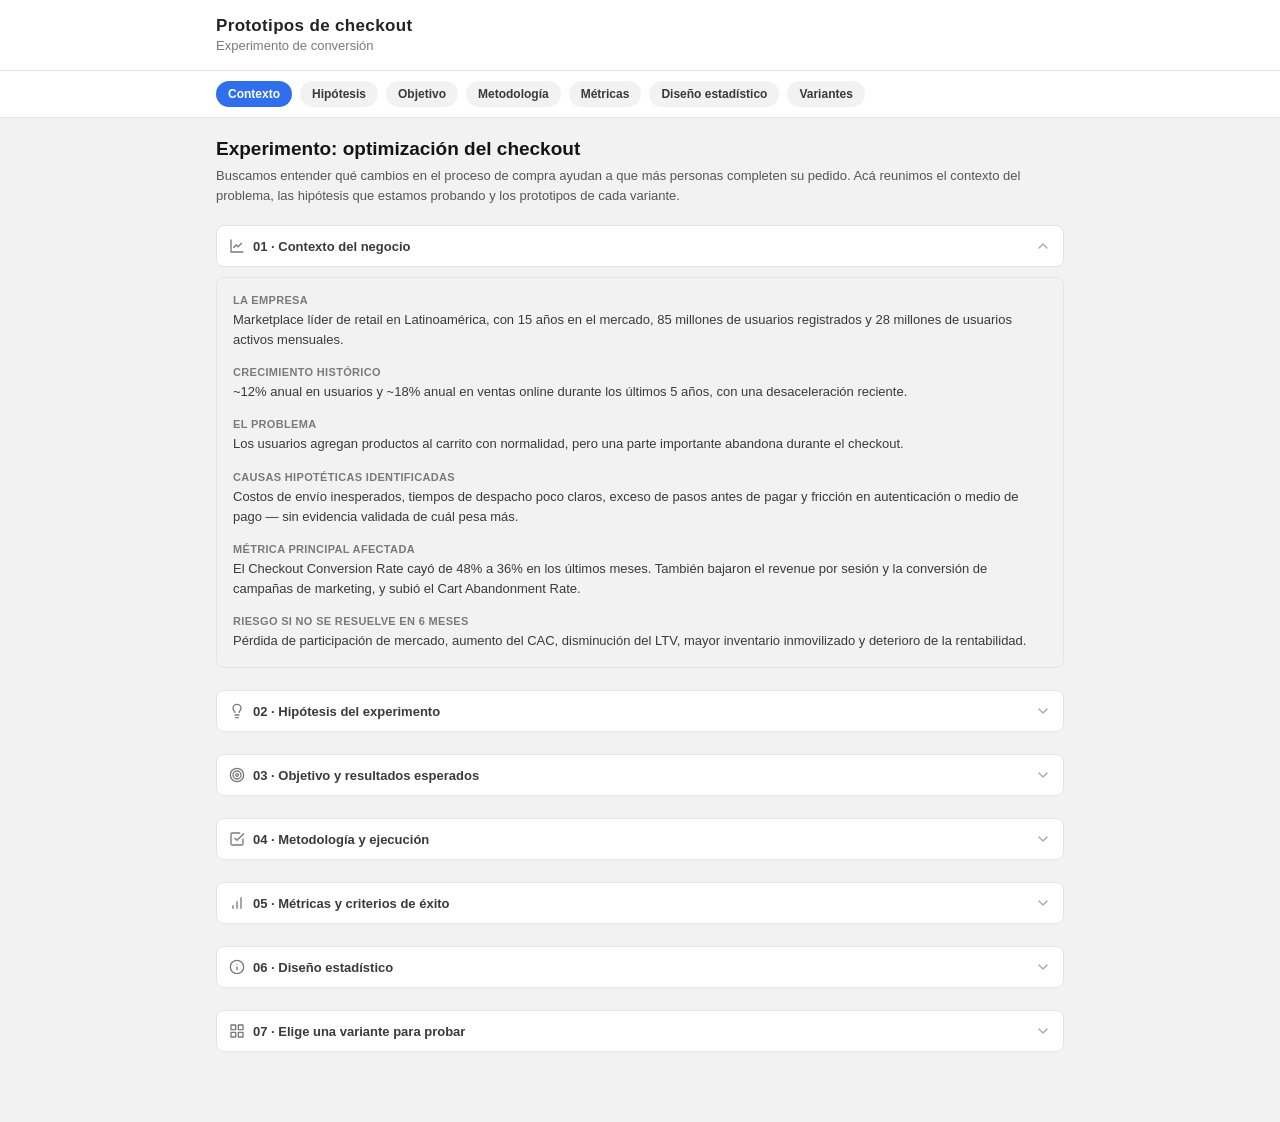
==== commit 29ea5073: "Make all hub sections collapsible at every width, with 01 open on load Sections 06 and 07 were force" ====
--- a/index.html
+++ b/index.html
@@ -36,13 +36,15 @@
 
   <!-- 2. CONTEXTO DEL CASO -->
   <section class="page-section" id="contexto">
-    <button class="accordion-toggle" id="btnToggleContext" aria-controls="panel-context" aria-expanded="false">
+    <!-- Única sección abierta al cargar: da una entrada al contenido en
+         vez de mostrar solo una lista de títulos cerrados. -->
+    <button class="accordion-toggle" id="btnToggleContext" aria-controls="panel-context" aria-expanded="true">
       <svg class="icon" viewBox="0 0 24 24" fill="none" stroke="currentColor" stroke-width="2" stroke-linecap="round" stroke-linejoin="round"><path d="M3 3v18h18"></path><path d="M18.7 8l-5.1 5.2-2.8-2.7L7 14.3"></path></svg>
       <span class="accordion-toggle-label">01 · Contexto del negocio</span>
       <svg class="icon accordion-chevron" viewBox="0 0 24 24" fill="none" stroke="currentColor" stroke-width="2" stroke-linecap="round" stroke-linejoin="round"><polyline points="6 9 12 15 18 9"></polyline></svg>
     </button>
 
-    <div class="accordion-panel hidden" id="panel-context">
+    <div class="accordion-panel" id="panel-context">
       <div class="info-block-item">
         <h3 class="info-label">La empresa</h3>
         <p>Marketplace líder de retail en Latinoamérica, con 15 años en el mercado, 85 millones de usuarios registrados y 28 millones de usuarios activos mensuales.</p>
@@ -329,7 +331,7 @@
       </svg>
       <div class="variant-body">
         <div class="variant-name">Variante D — Pago simplificado</div>
-        <div class="variant-desc">El proceso de pago se completa en menos pasos.</div>
+        <div class="variant-desc">El proceso de pago se completa en una sola pantalla y con menos campos.</div>
       </div>
       <svg class="icon variant-chevron" viewBox="0 0 24 24" fill="none" stroke="currentColor" stroke-width="2" stroke-linecap="round" stroke-linejoin="round"><polyline points="9 18 15 12 9 6"></polyline></svg>
     </a>
@@ -350,15 +352,11 @@
         <rect x="10" y="44" width="24" height="3.5" rx="1.5" fill="var(--gray-400)"/>
         <rect x="10" y="50" width="20" height="3.5" rx="1.5" fill="var(--gray-400)"/>
         <rect x="10" y="56" width="28" height="3.5" rx="1.5" fill="var(--gray-600)"/>
-        <circle cx="20" cy="74" r="4" fill="var(--gray-300)"/>
-        <line x1="24" y1="74" x2="46" y2="74" stroke="var(--gray-300)"/>
-        <circle cx="50" cy="74" r="4" fill="var(--gray-300)"/>
-        <line x1="54" y1="74" x2="76" y2="74" stroke="var(--gray-300)"/>
-        <circle cx="80" cy="74" r="4" fill="var(--gray-300)"/>
+        <rect x="15" y="70" width="70" height="7" rx="3.5" fill="var(--gray-400)"/>
       </svg>
       <div class="variant-body">
         <div class="variant-name">Variante E — Completa</div>
-        <div class="variant-desc">Incluye detalle de costos, fecha estimada de entrega y un proceso de pago más simple.</div>
+        <div class="variant-desc">Incluye detalle de costos, fecha estimada de entrega y el pago en una sola pantalla.</div>
       </div>
       <svg class="icon variant-chevron" viewBox="0 0 24 24" fill="none" stroke="currentColor" stroke-width="2" stroke-linecap="round" stroke-linejoin="round"><polyline points="9 18 15 12 9 6"></polyline></svg>
     </a>
--- a/styles.css
+++ b/styles.css
@@ -285,10 +285,12 @@
 .hyp-3 { background: #eff8fc; border-color: #c6e6f2; }
 .hyp-3 .hypothesis-number { background: #2b84ad; }
 
+/* Agrupa las secciones 06 y 07; el gap replica el margen que separa al
+   resto de las secciones entre sí (.page-section). */
 .hub-layout {
   display: flex;
   flex-direction: column;
-  gap: 24px;
+  gap: 22px;
 }
 
 /* Tarjetas de variante */
@@ -378,42 +380,13 @@
 }
 
 /* ---------------------------------------------------------------------
-   Desktop / pantallas anchas: la ficha del experimento se ve al lado
-   de las tarjetas, siempre desplegada (sin botón para mostrarla).
-   Por debajo de este ancho, vuelve a la zona inferior, colapsada.
+   Desktop / pantallas anchas: solo se ensancha el contenido. Las siete
+   secciones se comportan igual que en mobile — todas colapsables, una
+   debajo de otra — para que la numeración 01→07 se lea igual en
+   cualquier ancho.
 --------------------------------------------------------------------- */
 @media (min-width: 760px) {
   .topbar-inner { max-width: 880px; }
   .section-nav-inner { max-width: 880px; overflow-x: visible; flex-wrap: wrap; }
   .page { max-width: 880px; }
-
-  .hub-layout {
-    flex-direction: row;
-    align-items: flex-start;
-    gap: 28px;
-  }
-  /* El HTML pone "Diseño estadístico" antes que "Variantes" (así el
-     orden de lectura respeta la numeración 06 → 07), pero visualmente
-     en desktop las tarjetas van a la izquierda como antes. */
-  #variantes {
-    order: 1;
-    flex: 1;
-    min-width: 0;
-  }
-  .factsheet-panel {
-    order: 2;
-    width: 300px;
-    flex-shrink: 0;
-  }
-  /* En desktop, la columna de variantes y la ficha estadística se ven
-     siempre desplegadas (sin botón), como un panel fijo al lado del otro. */
-  #variantes .accordion-toggle,
-  .factsheet-panel .accordion-toggle {
-    display: none;
-  }
-  #variantes .accordion-panel.hidden,
-  .factsheet-panel .accordion-panel.hidden {
-    display: block !important;
-    margin-top: 0;
-  }
-}
+}
